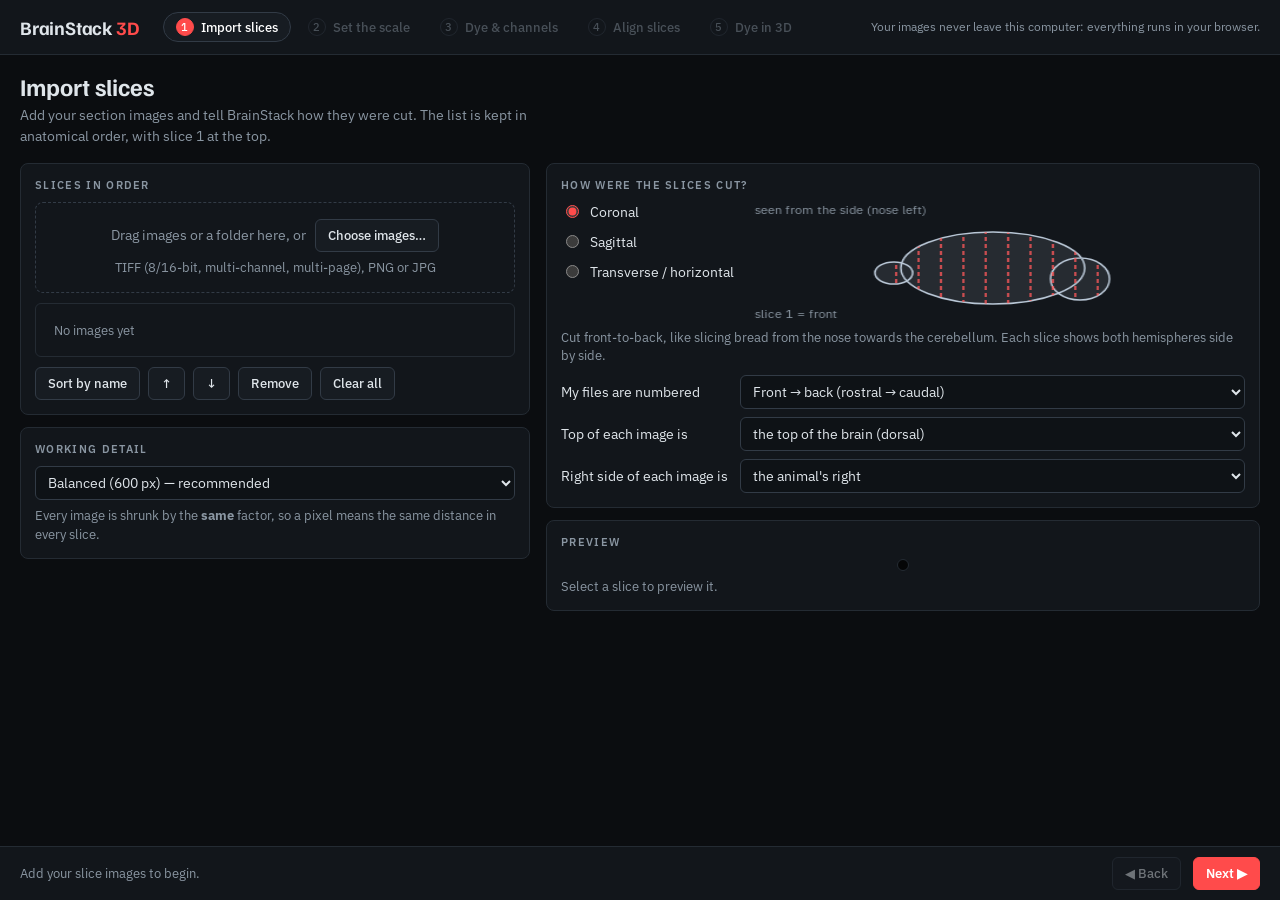
==== docs/index.html @ c331935b "browser support enabled" ====
<!doctype html>
<html lang="en">
<head>
<meta charset="utf-8">
<meta name="viewport" content="width=device-width, initial-scale=1, viewport-fit=cover">
<title>BrainStack 3D</title>
<meta name="description" content="Reconstruct serial fluorescence brain sections in 3D and map where red dextran dye sits. Runs entirely in your browser.">
<link rel="preconnect" href="https://fonts.googleapis.com">
<link rel="stylesheet" href="https://fonts.googleapis.com/css2?family=Familjen+Grotesk:wght@600;700&family=IBM+Plex+Sans:wght@400;500;600&family=IBM+Plex+Mono:wght@400;500&display=swap">
<link rel="stylesheet" href="css/app.css">
</head>
<body>
<header>
  <div class="head gutter">
    <div class="brand">BrainStack <span>3D</span></div>
    <ol class="steps" id="steps">
      <li><button type="button" data-step="0"><span class="n">1</span>Import slices</button></li>
      <li><button type="button" data-step="1"><span class="n">2</span>Set the scale</button></li>
      <li><button type="button" data-step="2"><span class="n">3</span>Dye &amp; channels</button></li>
      <li><button type="button" data-step="3"><span class="n">4</span>Align slices</button></li>
      <li><button type="button" data-step="4"><span class="n">5</span>Dye in 3D</button></li>
    </ol>
    <div class="privacy">Your images never leave this computer: everything runs in your browser.</div>
  </div>
</header>

<main class="gutter">
  <!-- ======================================================= 1 IMPORT -->
  <section class="step" id="step-0">
    <h1>Import slices</h1>
    <p class="lede">Add your section images and tell BrainStack how they were cut. The list is kept in anatomical order, with slice 1 at the top.</p>
    <div class="grid2">
      <div>
        <div class="card">
          <h2>Slices in order</h2>
          <div class="drop" id="drop">Drag images or a folder here, or
            <label class="btn" for="file-input" style="margin-left:6px">Choose images…</label>
            <input type="file" id="file-input" multiple accept=".tif,.tiff,.png,.jpg,.jpeg,.bmp" hidden>
            <div class="hint">TIFF (8/16-bit, multi-channel, multi-page), PNG or JPG</div>
          </div>
          <ul class="files" id="files"><li class="empty">No images yet</li></ul>
          <div class="row" style="margin-top:10px">
            <button class="btn" type="button" id="f-sort">Sort by name</button>
            <button class="btn" type="button" id="f-up" aria-label="Move selected slice up">↑</button>
            <button class="btn" type="button" id="f-down" aria-label="Move selected slice down">↓</button>
            <button class="btn" type="button" id="f-remove">Remove</button>
            <button class="btn" type="button" id="f-clear">Clear all</button>
          </div>
        </div>
        <div class="card">
          <h2>Working detail</h2>
          <select id="res">
            <option value="400">Fast (400 px)</option>
            <option value="600" selected>Balanced (600 px) — recommended</option>
            <option value="900">Detailed (900 px, slower)</option>
          </select>
          <p class="hint">Every image is shrunk by the <b>same</b> factor, so a pixel means the same distance in every slice.</p>
        </div>
      </div>
      <div>
        <div class="card">
          <h2>How were the slices cut?</h2>
          <div class="row" style="align-items:flex-start;gap:16px">
            <div class="stack" style="min-width:170px">
              <label class="radio"><input type="radio" name="plane" value="coronal" checked> Coronal</label>
              <label class="radio"><input type="radio" name="plane" value="sagittal"> Sagittal</label>
              <label class="radio"><input type="radio" name="plane" value="transverse"> Transverse / horizontal</label>
            </div>
            <canvas class="plane-pic" id="plane-pic" style="flex:1;min-width:200px"></canvas>
          </div>
          <p class="hint" id="plane-desc"></p>
          <div class="form" style="margin-top:10px">
            <label for="order">My files are numbered</label><select id="order"></select>
            <label for="top-is" id="top-is-l">Top of each image is</label>
            <select id="top-is"><option value="1">the top of the brain (dorsal)</option><option value="0">the bottom of the brain (ventral)</option></select>
            <label for="nose" id="nose-l">In the images the nose points</label>
            <select id="nose"><option value="left">left</option><option value="right">right</option></select>
            <label for="front" id="front-l">In the images the nose points</label>
            <select id="front"><option value="up">up</option><option value="down">down</option></select>
            <label for="right-is" id="right-is-l">Right side of each image is</label>
            <select id="right-is"><option value="right">the animal's right</option><option value="left">the animal's left</option><option value="unknown">not sure</option></select>
          </div>
        </div>
        <div class="card">
          <h2>Preview</h2>
          <canvas class="preview" id="import-preview" width="10" height="10"></canvas>
          <p class="hint" id="import-info">Select a slice to preview it.</p>
        </div>
      </div>
    </div>
  </section>

  <!-- ======================================================= 2 SCALE -->
  <section class="step" id="step-1">
    <h1>Set the scale</h1>
    <p class="lede">Each 3D pixel is (pixel size) × (pixel size) × (slice spacing). Get the pixel size from your microscope if you can; the other two methods are estimates or need a scale bar.</p>
    <div class="grid2">
      <div>
        <div class="card">
          <h2>Distance between slices</h2>
          <div class="form"><label for="z-um">Slice spacing (µm)</label><input type="number" id="z-um" value="200" min="0.1" step="any"></div>
          <p class="hint">Centre-to-centre distance between consecutive images. Cut 50 µm sections and imaged every 4th? Enter 200.</p>
        </div>
        <div class="card stack">
          <h2>Pixel size</h2>
          <label class="radio"><input type="radio" name="cal" value="micro"> <span>I know the microscope's µm per pixel <span class="hint">(most accurate)</span></span></label>
          <div class="form" id="cal-micro" style="padding-left:24px">
            <label for="um-px">µm per pixel (original images)</label><input type="number" id="um-px" value="1" min="0.0001" step="any">
          </div>
          <label class="radio"><input type="radio" name="cal" value="tissue" checked> <span>Estimate from the real size of the tissue</span></label>
          <div class="form" id="cal-tissue" style="padding-left:24px">
            <label for="real-um">Real tissue size (µm)</label><input type="number" id="real-um" value="6000" min="1" step="any">
            <label for="dim">This is the</label>
            <select id="dim"><option value="height">shortest dimension (height)</option><option value="width">longest dimension (length)</option></select>
          </div>
          <label class="radio"><input type="radio" name="cal" value="bar"> <span>Measure a scale bar in an image</span></label>
          <div class="form" id="cal-bar" style="padding-left:24px">
            <label for="bar-um">Scale bar length (µm)</label><input type="number" id="bar-um" value="1000" min="0.01" step="any">
            <label for="bar-slice">Image</label><select id="bar-slice"></select>
          </div>
        </div>
        <div class="card"><h2>Result</h2><div class="result" id="cal-result"></div></div>
      </div>
      <div class="card">
        <h2>Image</h2>
        <canvas class="preview" id="cal-preview" width="10" height="10"></canvas>
        <p class="hint" id="cal-caption"></p>
      </div>
    </div>
  </section>

  <!-- ======================================================= 3 DYE & CHANNELS -->
  <section class="step" id="step-2">
    <h1>Dye &amp; channels</h1>
    <p class="lede">Choose the channel with the red dextran. Any other channel (e.g. DAPI) is used as the brain. If the dye is the only channel, the brain outline comes from the tissue's own faint glow.</p>
    <div class="grid2">
      <div>
        <div class="card">
          <h2>Red dextran</h2>
          <div class="form"><label for="dye-ch">The dye is in</label><select id="dye-ch"></select></div>
          <div id="chan-note" class="hint"></div>
        </div>
        <div class="card">
          <h2>Channels</h2>
          <div id="chan-list" class="stack"></div>
        </div>
        <div class="card">
          <h2>Tissue outline</h2>
          <div class="form">
            <label for="sens">Sensitivity</label><input type="range" id="sens" min="40" max="250" value="100">
          </div>
          <p class="hint">The yellow line should hug the tissue. Slide right if tissue is missed, left if background is included.</p>
        </div>
      </div>
      <div class="card">
        <h2>Preview</h2>
        <canvas class="preview" id="prep-preview" width="10" height="10"></canvas>
        <div class="row" style="margin-top:8px"><span id="prep-label" class="legend" style="min-width:90px">Slice 1</span><input type="range" id="prep-slice" min="0" max="0" value="0" style="flex:1"></div>
      </div>
    </div>
  </section>

  <!-- ======================================================= 4 ALIGN -->
  <section class="step" id="step-3">
    <h1>Align slices</h1>
    <p class="lede">Line every slice up with its neighbours. Then scrub through the overlay and fix any that look off.</p>
    <div class="grid2" style="grid-template-columns:minmax(0,7fr) minmax(0,5fr)">
      <div class="card">
        <h2>Overlay check</h2>
        <p class="legend"><b class="key-m">Magenta</b> = neighbouring slice · <b class="key-g">green</b> = this slice · <b>white = they line up</b></p>
        <canvas class="preview" id="align-preview" width="10" height="10"></canvas>
        <div class="row" style="margin-top:8px">
          <span id="align-label" class="legend" style="min-width:110px">Slice 1</span>
          <input type="range" id="align-slice" min="0" max="0" value="0" style="flex:1">
          <select id="align-cmp" style="width:auto"><option value="prev">vs previous</option><option value="next">vs next</option></select>
        </div>
      </div>
      <div>
        <div class="card stack">
          <h2>Automatic alignment</h2>
          <label class="radio"><input type="checkbox" id="opt-upright" checked> All slices are upright (top of the brain at the top)</label>
          <label class="radio"><input type="checkbox" id="opt-mirror" checked> Check for mirrored slices (mounted face-down; sagittal sections only)</label>
          <div class="row"><button class="btn primary" type="button" id="auto-align">Auto-align all slices</button>
            <button class="btn" type="button" id="no-align">Already aligned</button></div>
          <p class="hint" id="align-status">Not aligned yet.</p>
        </div>
        <div class="card">
          <h2>Which way does each slice face?</h2>
          <div class="thumbs" id="thumbs"></div>
          <p class="hint">All slices should face the same way. Click a slice to mirror it (red frame = mirrored), then press Auto-align again. The automatic check is a suggestion; it can miss slices whose outline looks similar both ways round.</p>
        </div>
        <div class="card stack">
          <h2>Fix this slice by hand</h2>
          <div class="form">
            <label for="m-x">Move right (px)</label><input type="number" id="m-x" step="1" value="0">
            <label for="m-y">Move down (px)</label><input type="number" id="m-y" step="1" value="0">
            <label for="m-a">Rotate clockwise (°)</label><input type="number" id="m-a" step="0.5" value="0">
            <label for="m-f">Mirror</label><input type="checkbox" id="m-f">
          </div>
          <div class="row"><button class="btn" type="button" id="realign-one">Re-align this slice</button><button class="btn" type="button" id="reset-one">Reset</button></div>
          <p class="hint">Tip: click a box and use ↑/↓ to nudge. For a mirrored slice, tick Mirror, then Re-align this slice.</p>
        </div>
        <div class="card">
          <h2>Straighten the whole stack</h2>
          <div class="row"><button class="btn" type="button" data-rot="-90">⟲ 90°</button><button class="btn" type="button" data-rot="-5">⟲ 5°</button>
            <button class="btn" type="button" data-rot="5">⟳ 5°</button><button class="btn" type="button" data-rot="90">⟳ 90°</button></div>
          <p class="hint" id="straight-hint"></p>
        </div>
      </div>
    </div>
  </section>

  <!-- ======================================================= 5 3D -->
  <section class="step" id="step-4">
    <div class="grid-view">
      <div>
        <div class="stage" id="stage">
          <canvas class="gl" id="gl" aria-label="Rotatable 3D model of the brain with the dye inside"></canvas>
          <div class="hud" id="hud"></div>
          <div class="cams">
            <button class="btn" type="button" data-cam="3d">3D angle</button>
            <button class="btn" type="button" data-cam="side">Side</button>
            <button class="btn" type="button" data-cam="top">Top</button>
            <button class="btn" type="button" data-cam="front">Front</button>
            <button class="btn" type="button" id="spin" aria-pressed="false">Auto-rotate</button>
          </div>
          <canvas class="compass" id="compass" width="180" height="180" aria-hidden="true"></canvas>
        </div>
        <p class="hint">Drag to rotate · scroll to zoom · right-drag to pan. Red = dye, grey = brain outline, yellow dot = centre of the dye.</p>
      </div>
      <div>
        <div class="card">
          <h2>Where is the dye?</h2>
          <div id="report"></div>
        </div>
        <div class="card stack">
          <h2>Dye detection</h2>
          <label class="radio"><input type="radio" name="dmode" value="auto" checked> All detectable dye (automatic, per slice)</label>
          <label class="radio"><input type="radio" name="dmode" value="core"> Dense core only (≥ half the brightest)</label>
          <label class="radio"><input type="radio" name="dmode" value="manual"> Set the level myself</label>
          <div class="row"><input type="range" id="dlevel" min="3" max="250" value="60" style="flex:1"><span id="dlevel-v" class="legend" style="min-width:28px">60</span></div>
        </div>
        <div class="card stack">
          <h2>Display</h2>
          <div class="form">
            <label for="brain-op">Brain opacity</label><input type="range" id="brain-op" min="0" max="80" value="18">
            <label for="dye-op">Dye opacity</label><input type="range" id="dye-op" min="10" max="100" value="95">
          </div>
        </div>
        <div class="card">
          <h2>Download</h2>
          <div class="row">
            <button class="btn" type="button" id="dl-csv">Dye report (CSV)</button>
            <button class="btn" type="button" id="dl-png">Picture (PNG)</button>
            <button class="btn" type="button" id="dl-dye">Dye shape (STL)</button>
            <button class="btn" type="button" id="dl-brain">Brain surface (STL)</button>
          </div>
        </div>
      </div>
    </div>
  </section>
</main>

<footer>
  <div class="foot gutter">
    <div class="status" id="status" role="status">Add your slice images to begin.</div>
    <progress id="progress" max="100" value="0" hidden></progress>
    <button class="btn" type="button" id="back">◀ Back</button>
    <button class="btn primary" type="button" id="next">Next ▶</button>
  </div>
</footer>

<dialog id="dlg">
  <h3 id="dlg-title"></h3>
  <p id="dlg-body" style="white-space:pre-line"></p>
  <div class="row" style="justify-content:flex-end">
    <button class="btn" type="button" id="dlg-no">Keep them</button>
    <button class="btn primary" type="button" id="dlg-yes">Leave them out</button>
  </div>
</dialog>

<script src="vendor/pako_inflate.min.js"></script>
<script src="vendor/UTIF.js"></script>
<script src="vendor/three.min.js"></script>
<script src="vendor/OrbitControls.js"></script>
<script type="module" src="js/app.js"></script>
</body>
</html>
---- docs/css/app.css ----
/* BrainStack 3D web. A dark imaging bench: the work area stays dark like a microscope
   room, red is reserved for the dye, yellow for markers and measurements. */
:root {
  color-scheme: dark;
  --bg: #0b0d10;
  --panel: #12161b;
  --panel-2: #171c22;
  --line: #242b33;
  --line-2: #323b46;
  --fg: #dfe5ea;
  --muted: #8a96a2;
  --dye: #ff4b4b;
  --accent: #5fb4ff;
  --mark: #ffd23f;
  --ok: #57d68d;
  --warn: #f0b35a;
  --display: "Familjen Grotesk", "Helvetica Neue", Arial, sans-serif;
  --body: "IBM Plex Sans", "Segoe UI", Roboto, sans-serif;
  --mono: "IBM Plex Mono", ui-monospace, Menlo, Consolas, monospace;
}
* { box-sizing: border-box; }
[hidden] { display: none !important; }
html, body { margin: 0; }
body {
  background: var(--bg); color: var(--fg); font: 14px/1.5 var(--body); min-height: 100vh;
  display: flex; flex-direction: column;
}
.gutter { padding-left: max(20px, env(safe-area-inset-left, 0px)); padding-right: max(20px, env(safe-area-inset-right, 0px)); }

/* header + stepper */
header { border-bottom: 1px solid var(--line); background: var(--panel); }
.head { display: flex; align-items: center; gap: 24px; flex-wrap: wrap; padding-block: 12px; }
.brand { font: 700 19px var(--display); letter-spacing: -.01em; white-space: nowrap; }
.brand span { color: var(--dye); }
.steps { display: flex; gap: 4px; flex-wrap: wrap; list-style: none; margin: 0; padding: 0; }
.steps button {
  font: 500 13px var(--body); color: var(--muted); background: none; border: 1px solid transparent;
  border-radius: 999px; padding: 5px 12px; cursor: pointer; display: flex; gap: 7px; align-items: center;
}
.steps button .n { font: 500 11px var(--mono); width: 18px; height: 18px; border-radius: 50%; display: grid; place-items: center; border: 1px solid var(--line-2); }
.steps button[aria-current="step"] { color: #fff; border-color: var(--line-2); background: var(--panel-2); }
.steps button[aria-current="step"] .n { background: var(--dye); border-color: var(--dye); color: #fff; }
.steps button.done .n { border-color: var(--ok); color: var(--ok); }
.steps button:disabled { opacity: .45; cursor: default; }
.privacy { margin-left: auto; font-size: 12px; color: var(--muted); }

main { flex: 1; padding-block: 18px; min-height: 0; }
.step { display: none; }
.step.active { display: block; }
.step h1 { font: 700 24px/1.15 var(--display); margin: 0 0 4px; text-wrap: balance; }
.step .lede { color: var(--muted); margin: 0 0 16px; max-width: 70ch; }
.grid2 { display: grid; grid-template-columns: minmax(0, 5fr) minmax(0, 7fr); gap: 16px; align-items: start; }
.grid-view { display: grid; grid-template-columns: minmax(0, 1fr) 360px; gap: 16px; align-items: start; }
.card { background: var(--panel); border: 1px solid var(--line); border-radius: 8px; padding: 14px; min-width: 0; }
.card + .card { margin-top: 12px; }
.card h2 { font: 600 11px var(--body); text-transform: uppercase; letter-spacing: .12em; color: var(--muted); margin: 0 0 10px; }
.hint { color: var(--muted); font-size: 12.5px; margin: 6px 0 0; }
.row { display: flex; gap: 8px; flex-wrap: wrap; align-items: center; }
.stack { display: flex; flex-direction: column; gap: 10px; }
.form { display: grid; grid-template-columns: auto minmax(0, 1fr); gap: 8px 12px; align-items: center; }
label { font-size: 13.5px; }

button.btn, .btn {
  font: 500 13px var(--body); color: var(--fg); background: var(--panel-2); border: 1px solid var(--line-2);
  border-radius: 6px; padding: 7px 12px; cursor: pointer; text-decoration: none; display: inline-flex; gap: 6px; align-items: center;
}
.btn:hover { border-color: #46525f; }
.btn.primary { background: var(--dye); border-color: var(--dye); color: #fff; font-weight: 600; }
.btn.primary:hover { filter: brightness(1.08); }
.btn:disabled { opacity: .45; cursor: default; }
.btn[aria-pressed="true"] { border-color: var(--dye); color: #fff; }
button:focus-visible, input:focus-visible, select:focus-visible { outline: 2px solid var(--mark); outline-offset: 2px; }
input[type=number], input[type=text], select {
  font: 13.5px var(--body); color: var(--fg); background: #0e1216; border: 1px solid var(--line-2);
  border-radius: 6px; padding: 6px 8px; min-width: 0; width: 100%;
}
input[type=range] { width: 100%; accent-color: var(--dye); }
input[type=color] { width: 34px; height: 26px; padding: 0; border: 1px solid var(--line-2); border-radius: 4px; background: none; }
input[type=checkbox], input[type=radio] { accent-color: var(--dye); }
.radio { display: flex; gap: 8px; align-items: flex-start; }
.radio input { margin-top: 3px; }

/* file list */
.drop { border: 1.5px dashed var(--line-2); border-radius: 8px; padding: 16px; text-align: center; color: var(--muted); }
.drop.over { border-color: var(--dye); color: var(--fg); }
.files { list-style: none; margin: 10px 0 0; padding: 0; max-height: 44vh; overflow: auto; border: 1px solid var(--line); border-radius: 6px; }
.files li { display: flex; gap: 8px; align-items: center; padding: 5px 8px; border-bottom: 1px solid var(--line); font: 12.5px var(--mono); cursor: pointer; }
.files li:last-child { border-bottom: 0; }
.files li.sel { background: #1b2229; }
.files li .num { color: var(--muted); width: 26px; text-align: right; }
.files li .name { flex: 1; min-width: 0; overflow: hidden; text-overflow: ellipsis; white-space: nowrap; }
.files li .end { color: var(--dye); font-family: var(--body); font-size: 11.5px; white-space: nowrap; }
.files .empty { padding: 18px; color: var(--muted); font-family: var(--body); text-align: center; cursor: default; }

/* image previews */
.preview { background: #050607; border: 1px solid var(--line); border-radius: 6px; display: block; width: auto; height: auto; max-width: 100%; max-height: 62vh; margin: 0 auto; }
.preview.click { cursor: crosshair; }
.legend { font-size: 12px; color: var(--muted); }
.legend b { font-weight: 600; }
.key-m { color: #ff5cff; } .key-g { color: #5cff7a; }
.plane-pic { width: 100%; height: 120px; display: block; }
.big { font: 500 28px var(--mono); color: var(--dye); font-variant-numeric: tabular-nums; }
.result { font-size: 14px; }
.result b { font-family: var(--mono); font-weight: 500; }

.thumbs { display: grid; grid-template-columns: repeat(auto-fill, minmax(84px, 1fr)); gap: 6px; }
.thumbs button { padding: 0; border: 2px solid var(--line-2); border-radius: 4px; background: #050607; cursor: pointer; position: relative; }
.thumbs button canvas { display: block; width: 100%; height: auto; }
.thumbs button span { position: absolute; left: 3px; top: 1px; font: 500 10px var(--mono); color: var(--muted); }
.thumbs button[aria-pressed="true"] { border-color: var(--dye); }
.thumbs button[aria-pressed="true"] span { color: var(--dye); }
.thumbs button.cur { outline: 2px solid var(--mark); outline-offset: 1px; }

/* 3D */
.stage { position: relative; height: min(72vh, 760px); min-height: 380px; border: 1px solid var(--line); border-radius: 8px; overflow: hidden;
  background: radial-gradient(ellipse at 50% 40%, #151a21 0%, var(--bg) 70%); }
.stage canvas.gl { display: block; width: 100%; height: 100%; cursor: grab; }
.stage .cams { position: absolute; left: 12px; bottom: 12px; display: flex; flex-wrap: wrap; gap: 6px; }
.stage .compass { position: absolute; right: 10px; bottom: 10px; width: 90px; height: 90px; pointer-events: none; }
.stage .hud { position: absolute; left: 12px; top: 10px; right: 12px; font: 11px var(--mono); color: var(--muted); letter-spacing: .04em; pointer-events: none; }
table.rep { width: 100%; border-collapse: collapse; font-variant-numeric: tabular-nums; }
table.rep td { padding: 5px 0; border-bottom: 1px dashed var(--line); vertical-align: baseline; }
table.rep td.v { font-family: var(--mono); text-align: right; white-space: nowrap; }
table.rep td.p { font-family: var(--mono); text-align: right; color: var(--muted); width: 58px; white-space: nowrap; }
.bar { height: 6px; background: var(--line); border-radius: 3px; position: relative; margin: 4px 0 2px; }
.bar i { position: absolute; top: -3px; width: 2px; height: 12px; background: var(--dye); }
.ends { display: flex; justify-content: space-between; font-size: 11px; color: var(--muted); }

/* footer */
footer { border-top: 1px solid var(--line); background: var(--panel); position: sticky; bottom: 0; }
.foot { display: flex; align-items: center; gap: 12px; padding-block: 10px; }
.status { flex: 1; min-width: 0; color: var(--muted); font-size: 13px; overflow: hidden; text-overflow: ellipsis; white-space: nowrap; }
progress { width: 200px; height: 8px; accent-color: var(--dye); }
.notice { border: 1px solid var(--warn); color: var(--fg); background: rgba(240,179,90,.08); border-radius: 6px; padding: 10px 12px; font-size: 13px; }
.notice.err { border-color: var(--dye); background: rgba(255,75,75,.08); }

dialog { background: var(--panel); color: var(--fg); border: 1px solid var(--line-2); border-radius: 10px; max-width: 520px; padding: 18px; }
dialog::backdrop { background: rgba(0,0,0,.6); }
dialog h3 { font: 700 18px var(--display); margin: 0 0 8px; }

@media (max-width: 900px) {
  .grid2, .grid-view { grid-template-columns: 1fr; }
  .privacy { margin-left: 0; }
  progress { width: 100px; }
}
@media (prefers-reduced-motion: reduce) { * { transition: none !important; } }
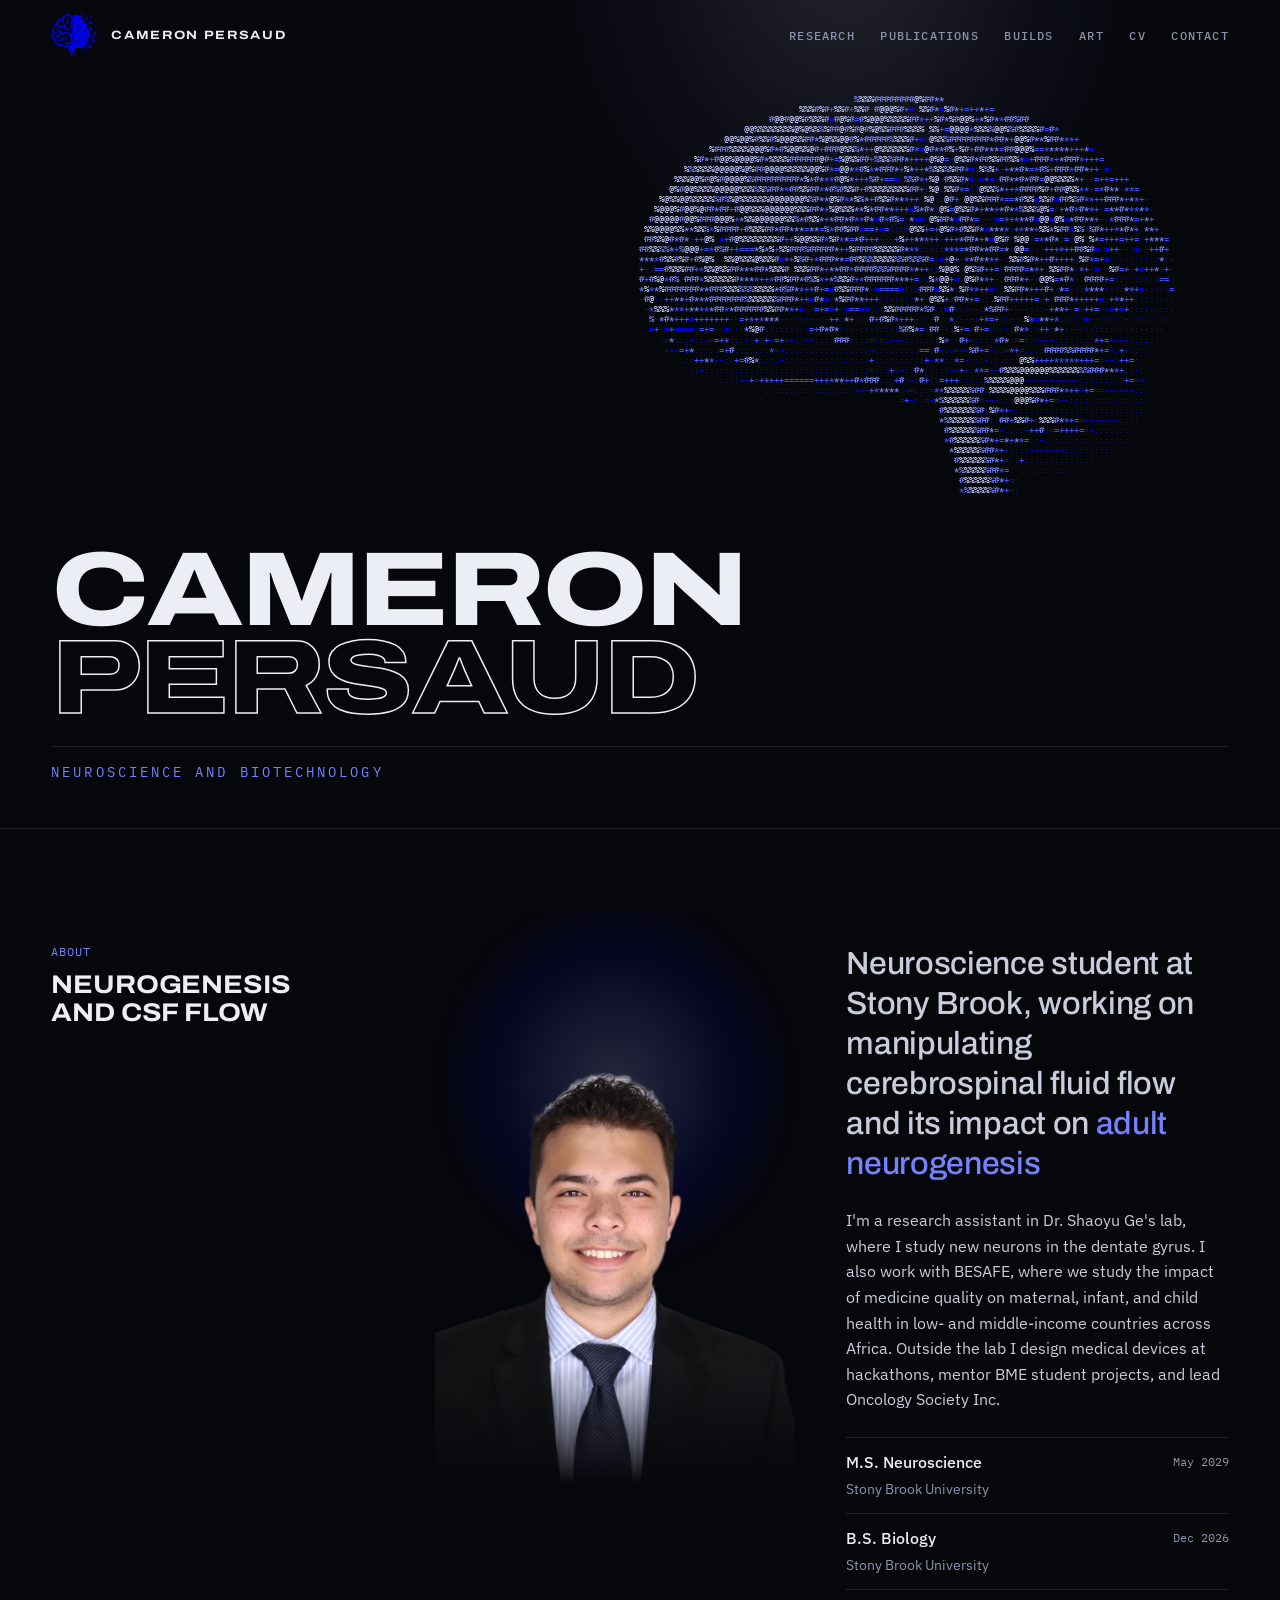
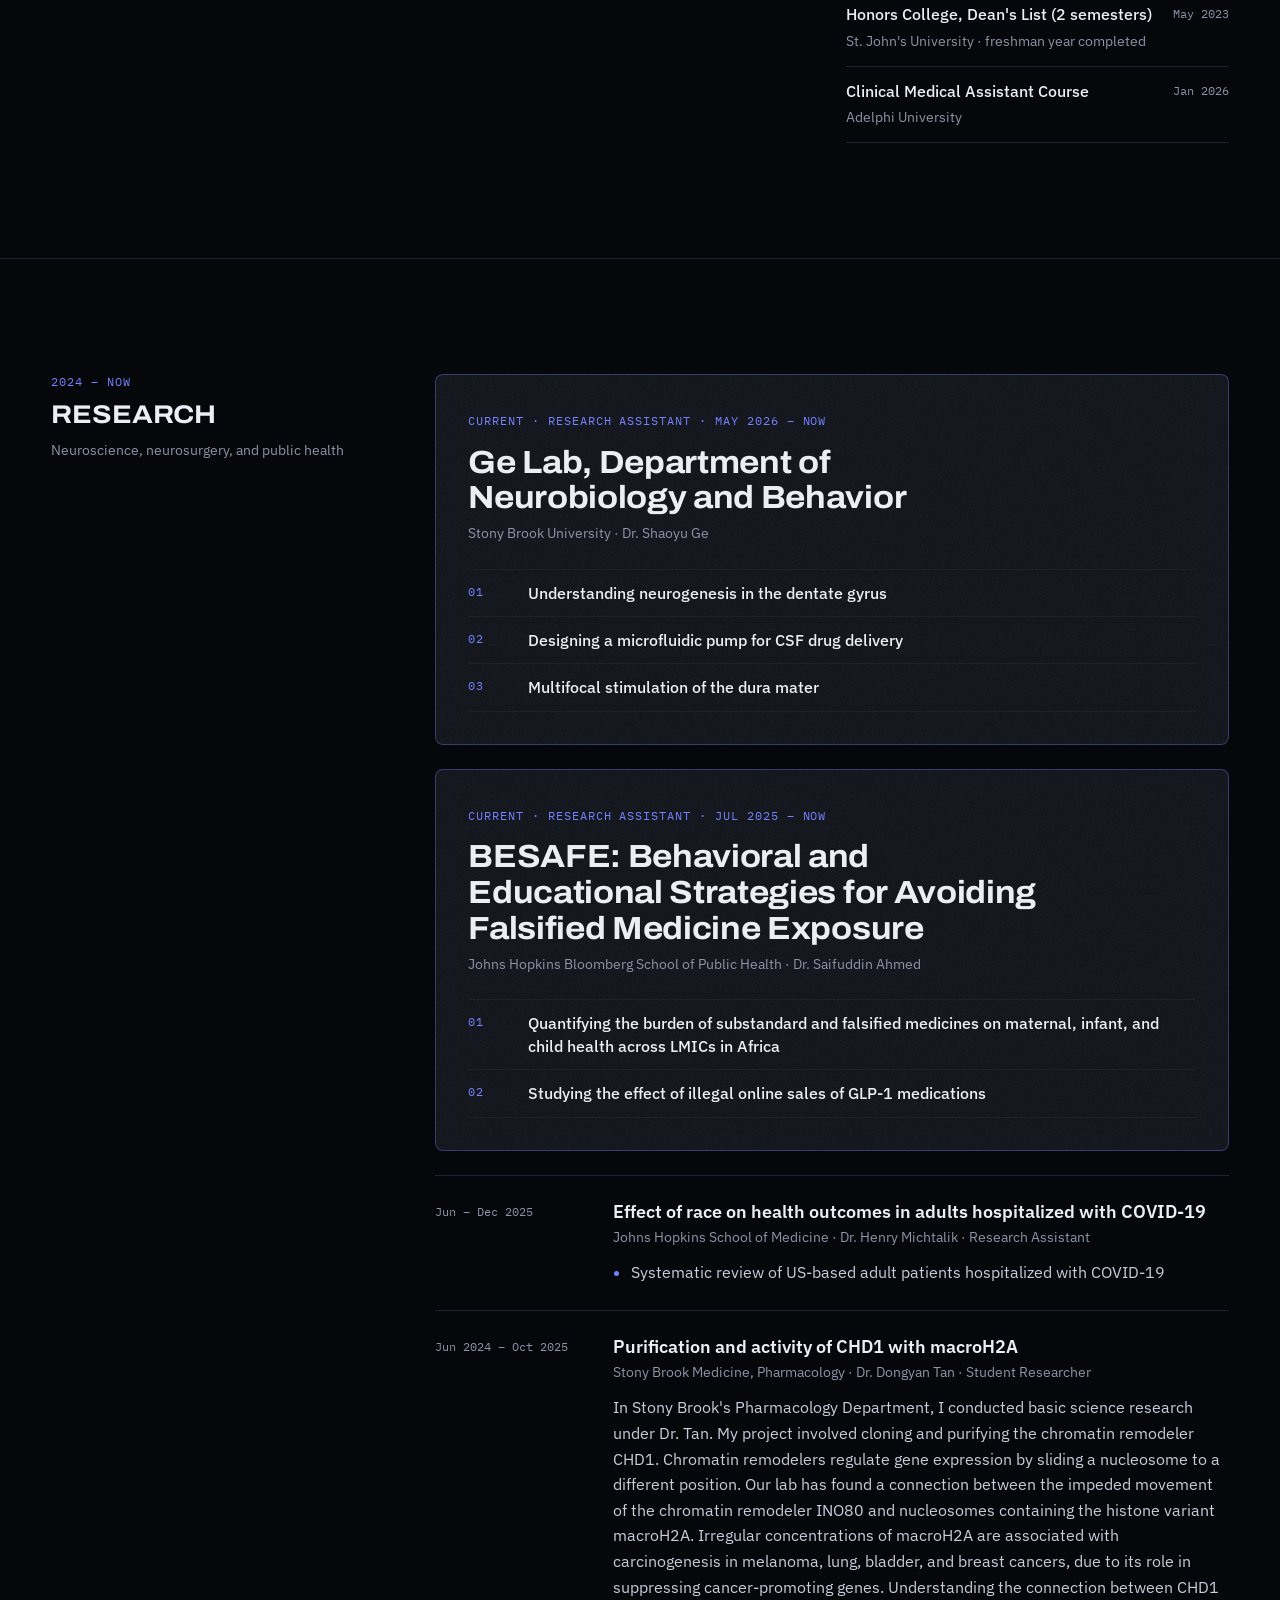
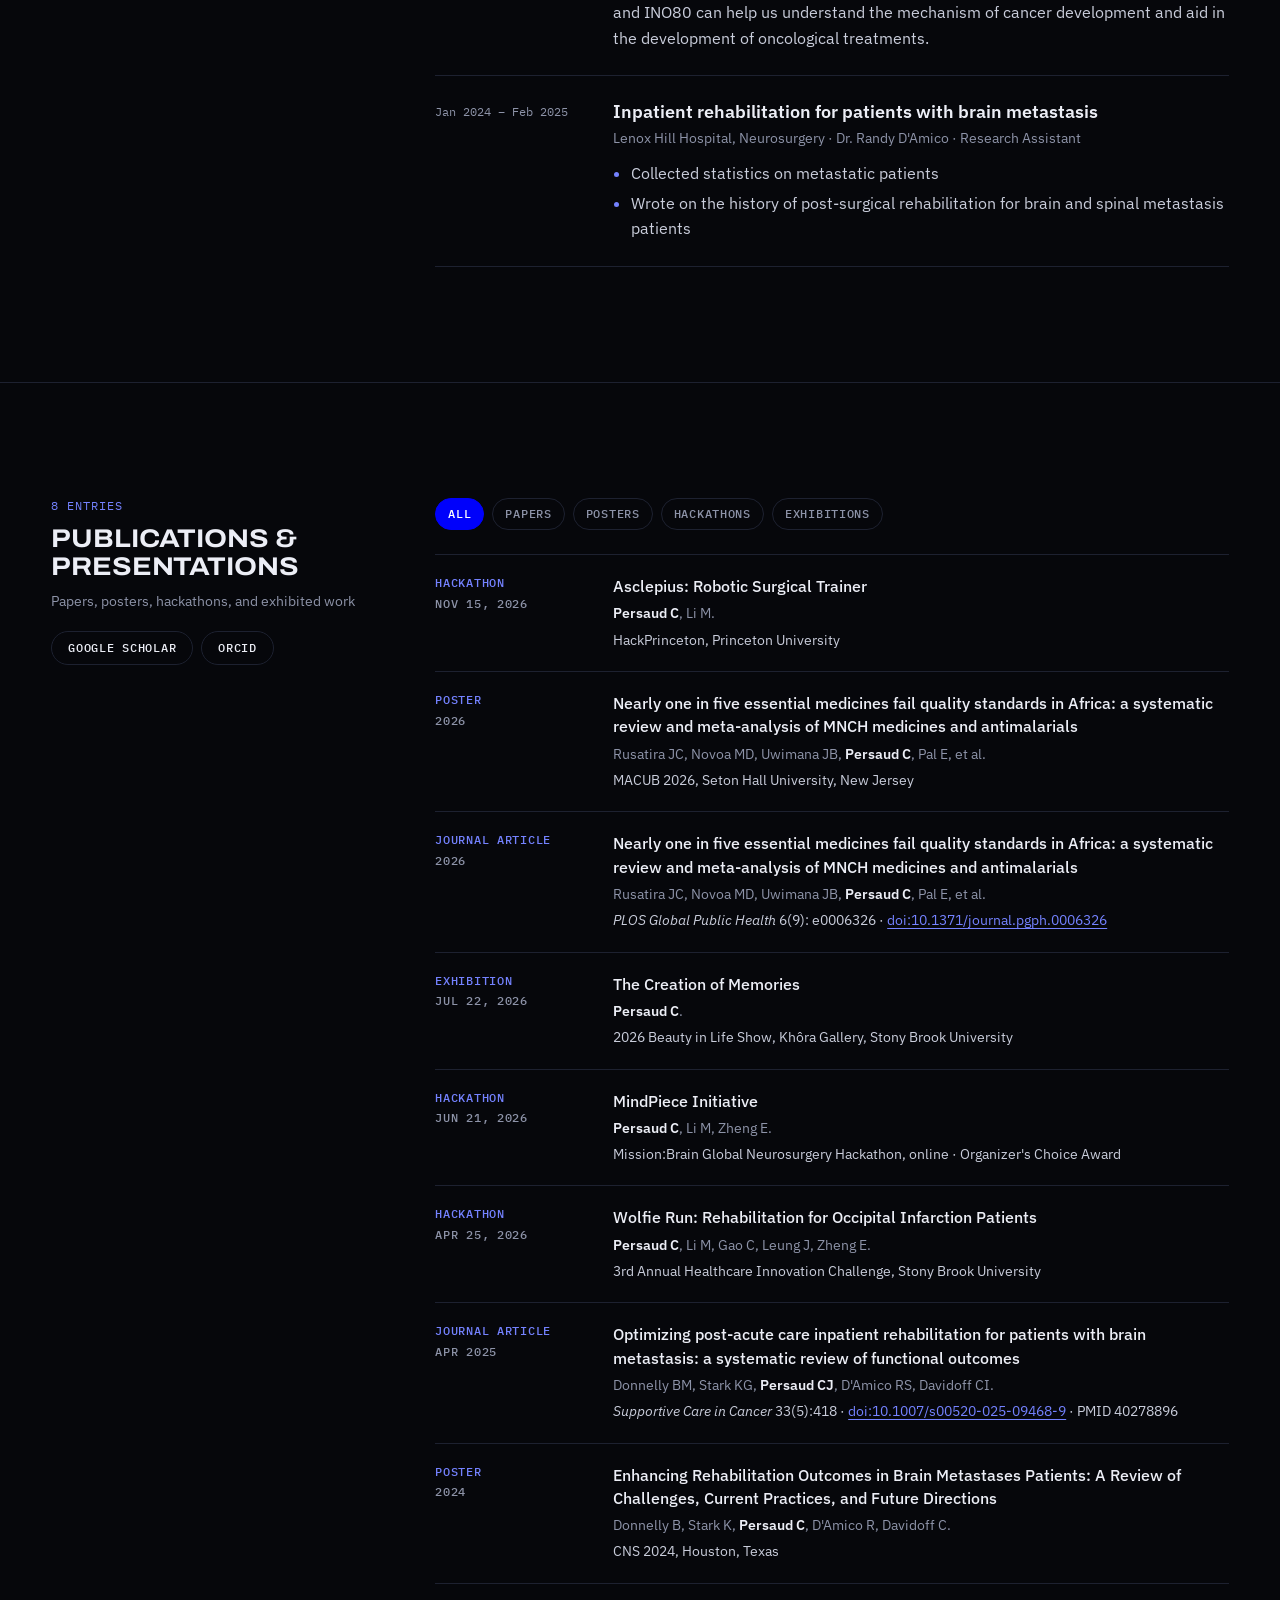
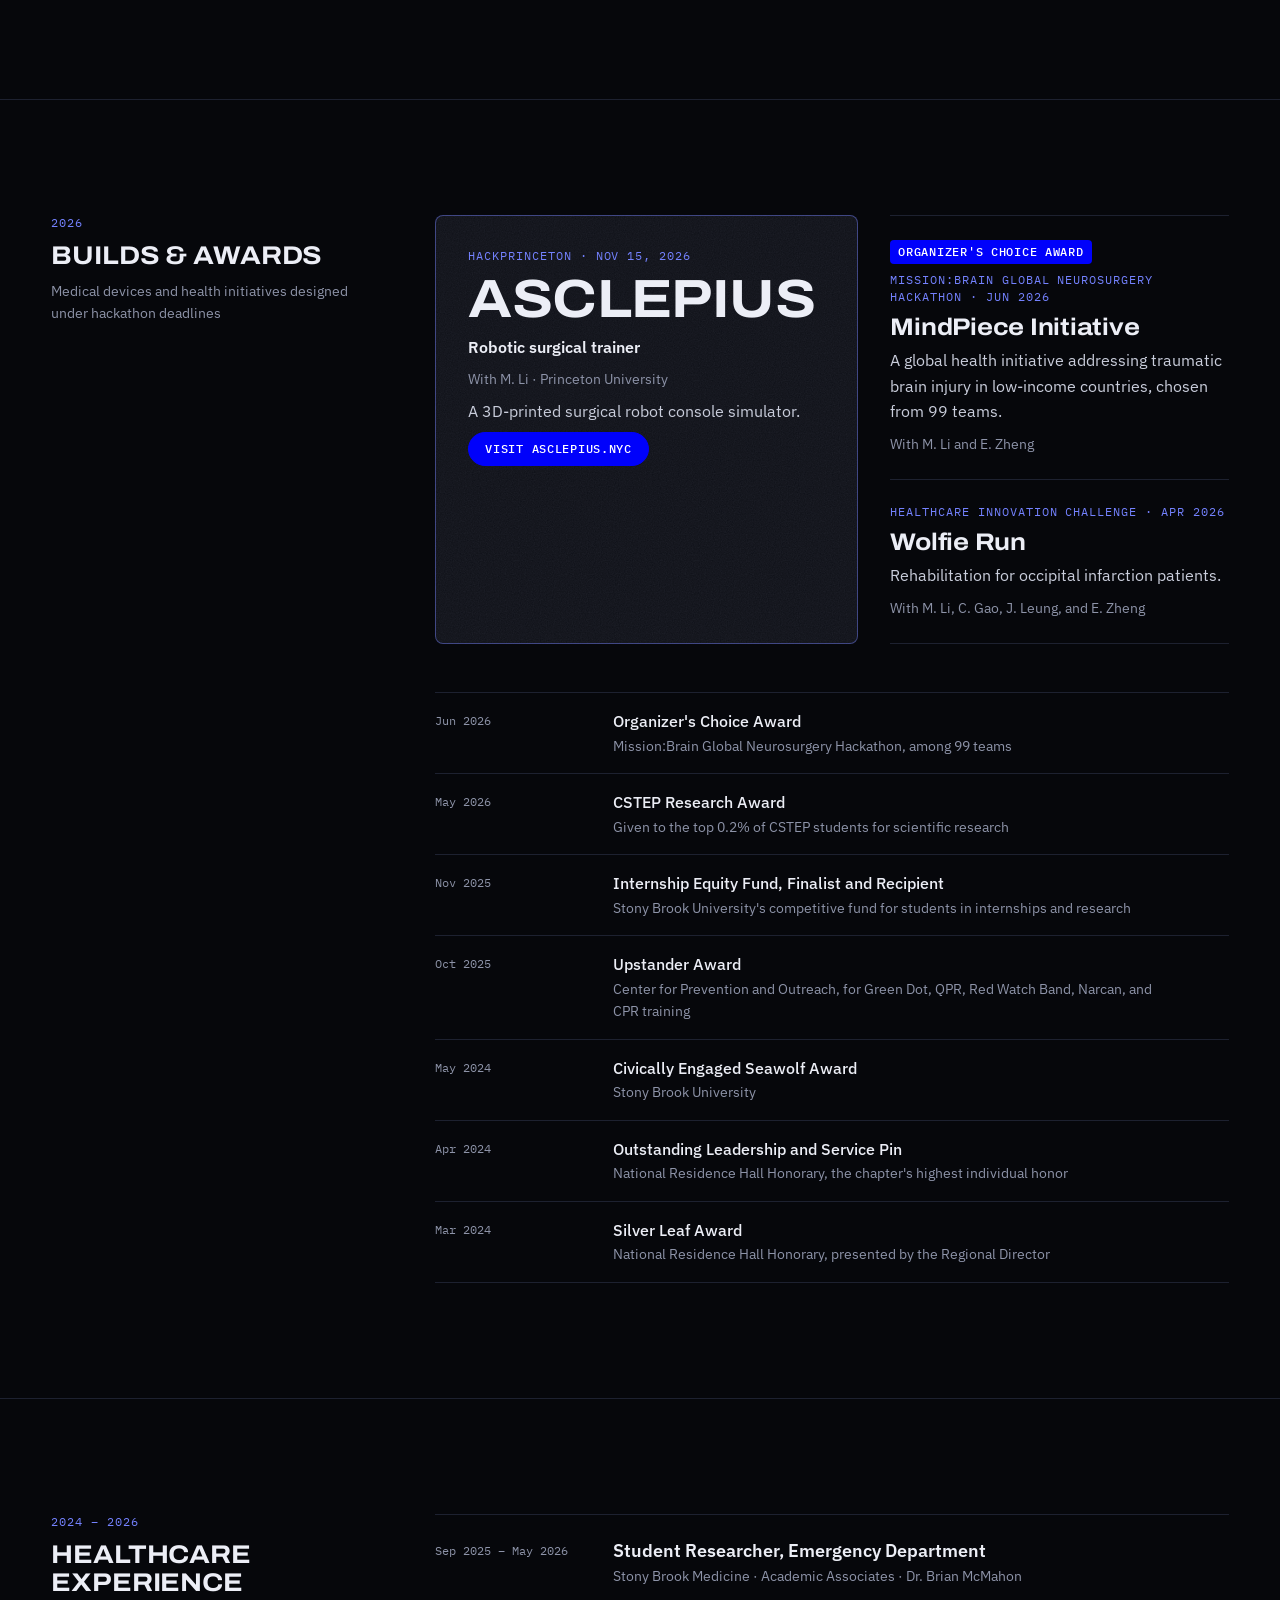
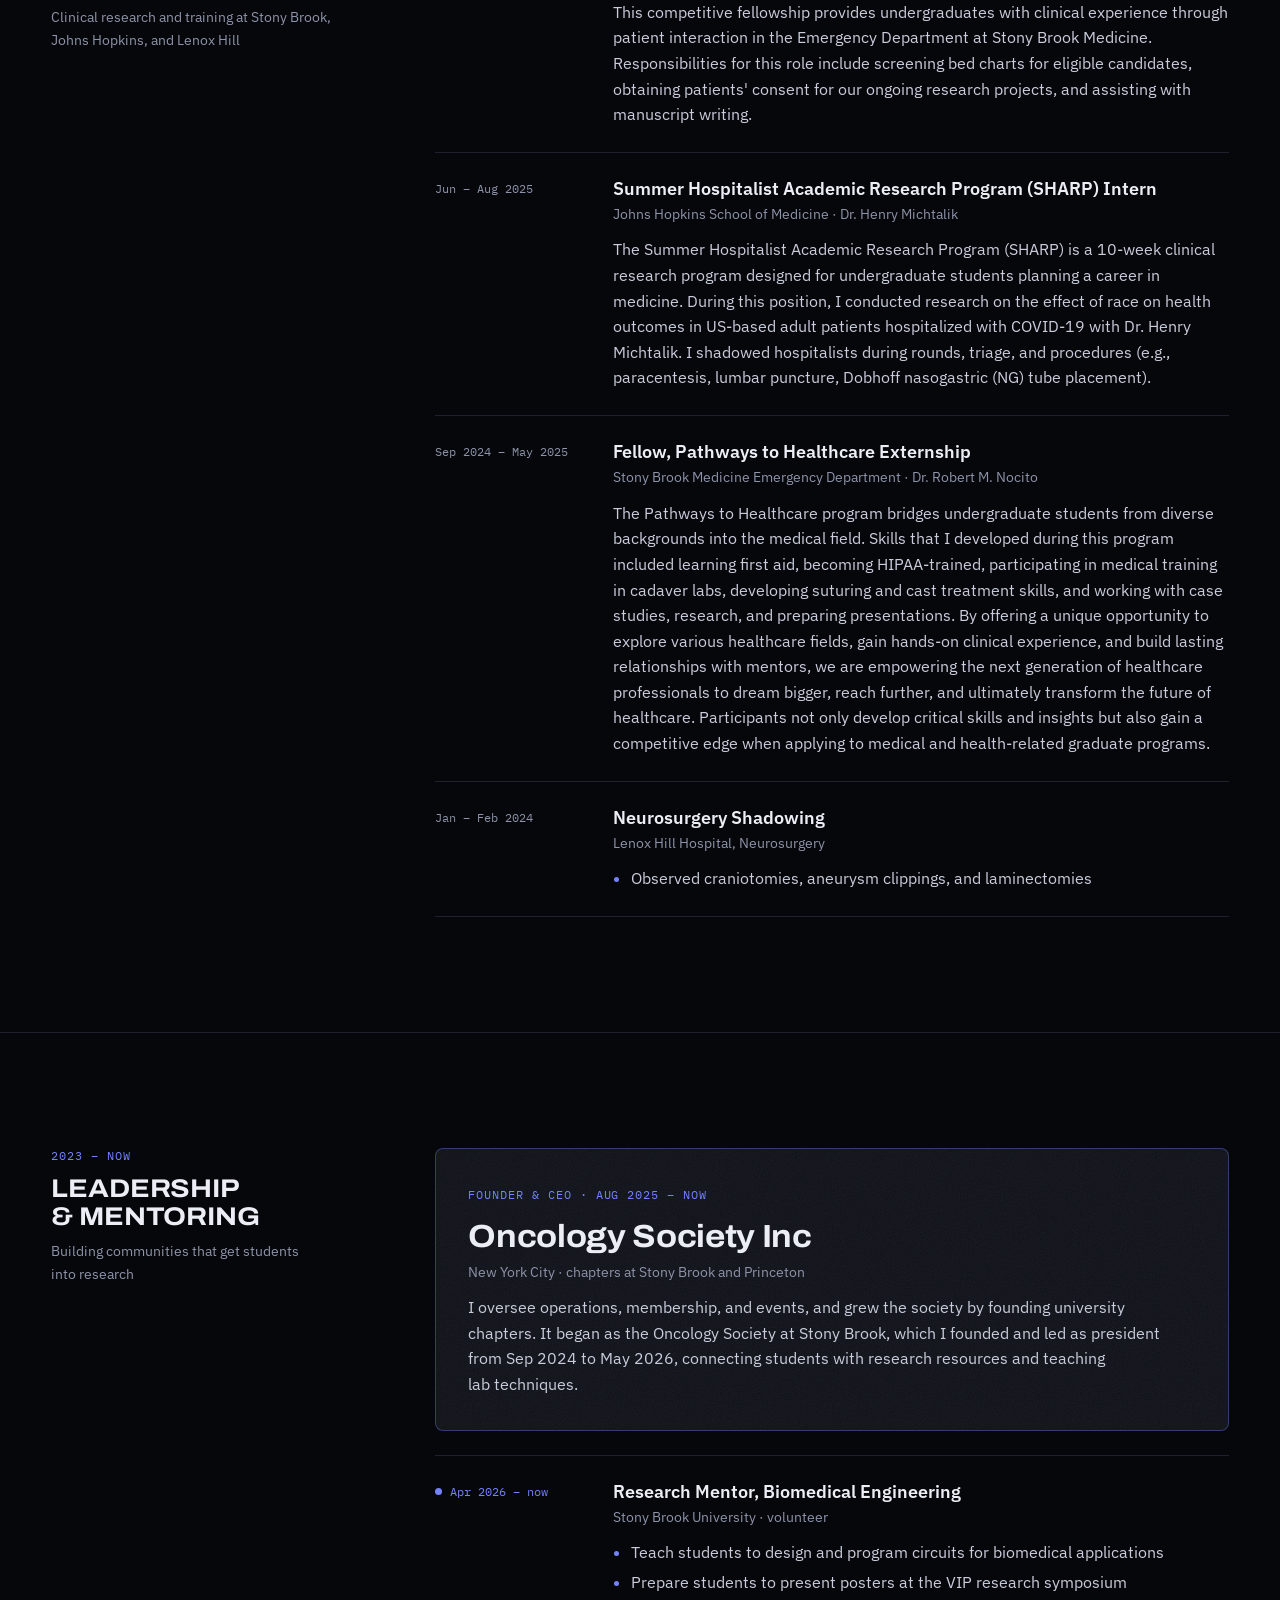
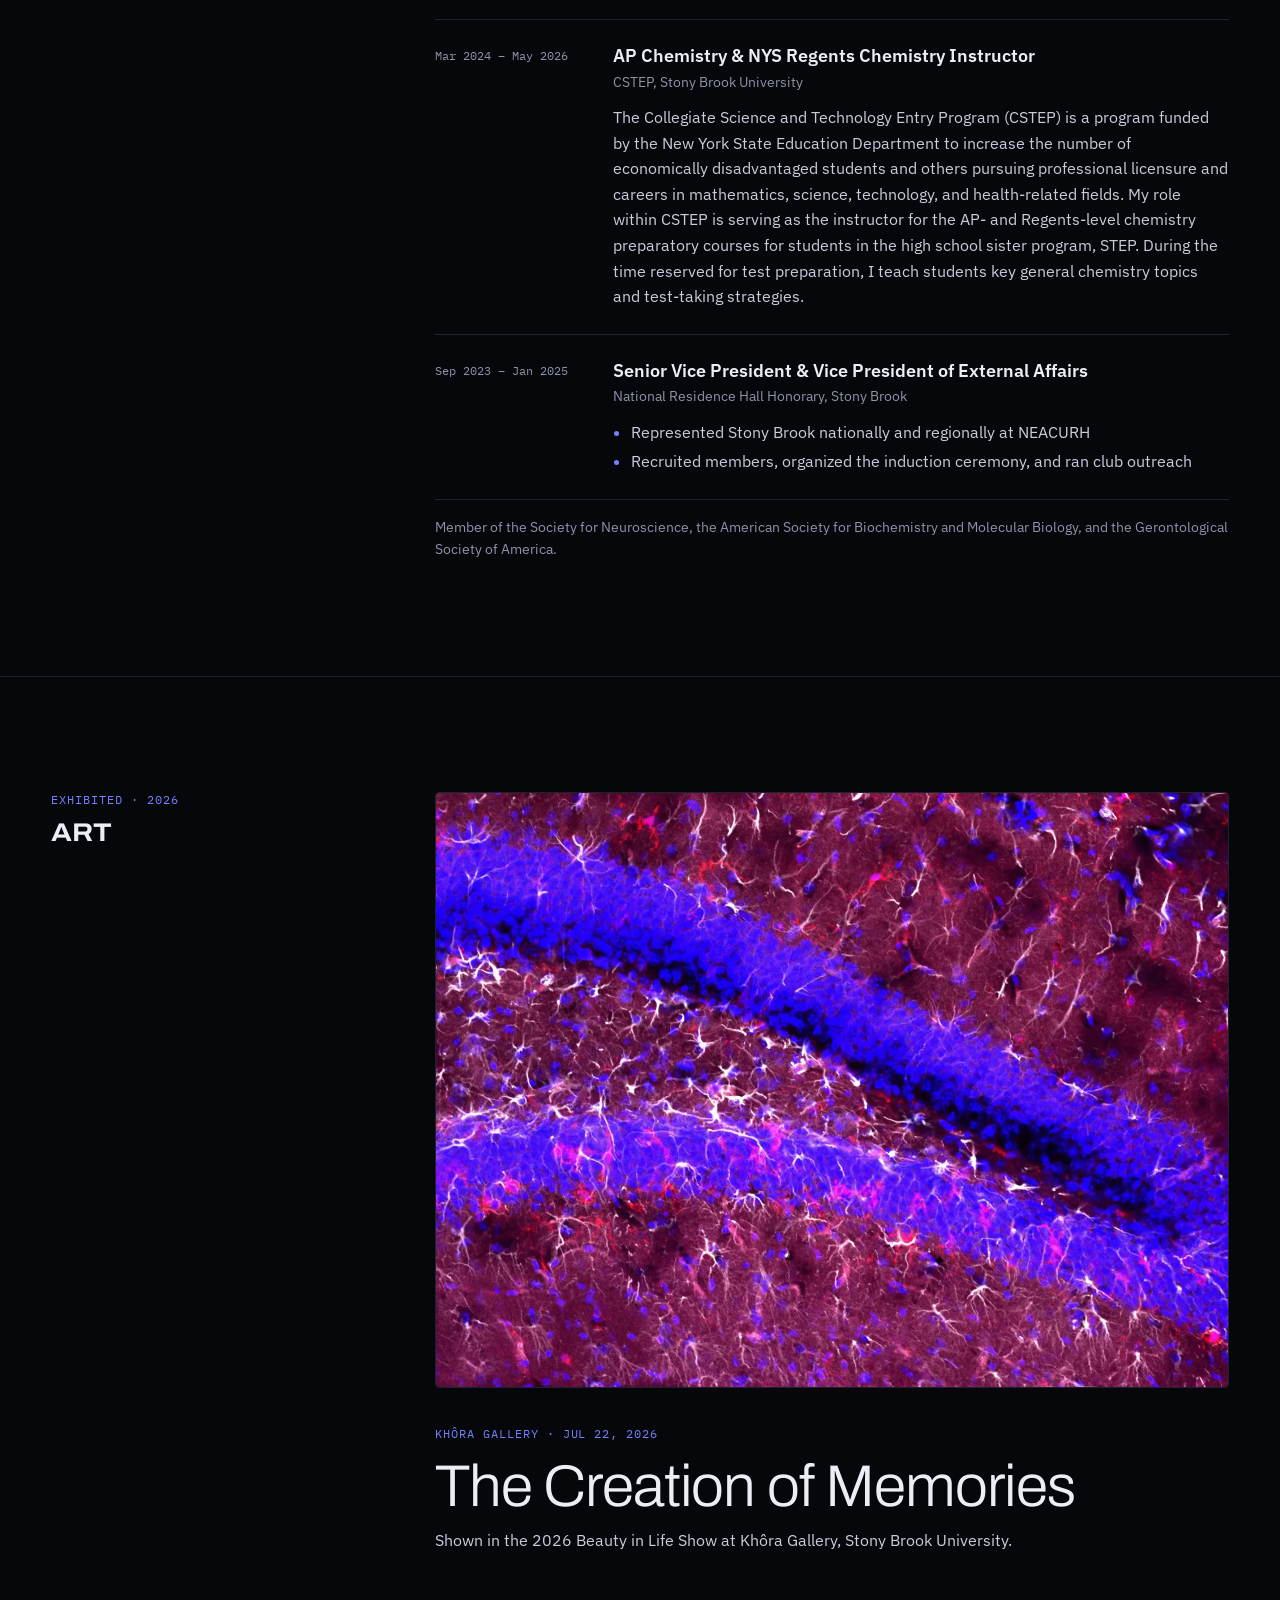
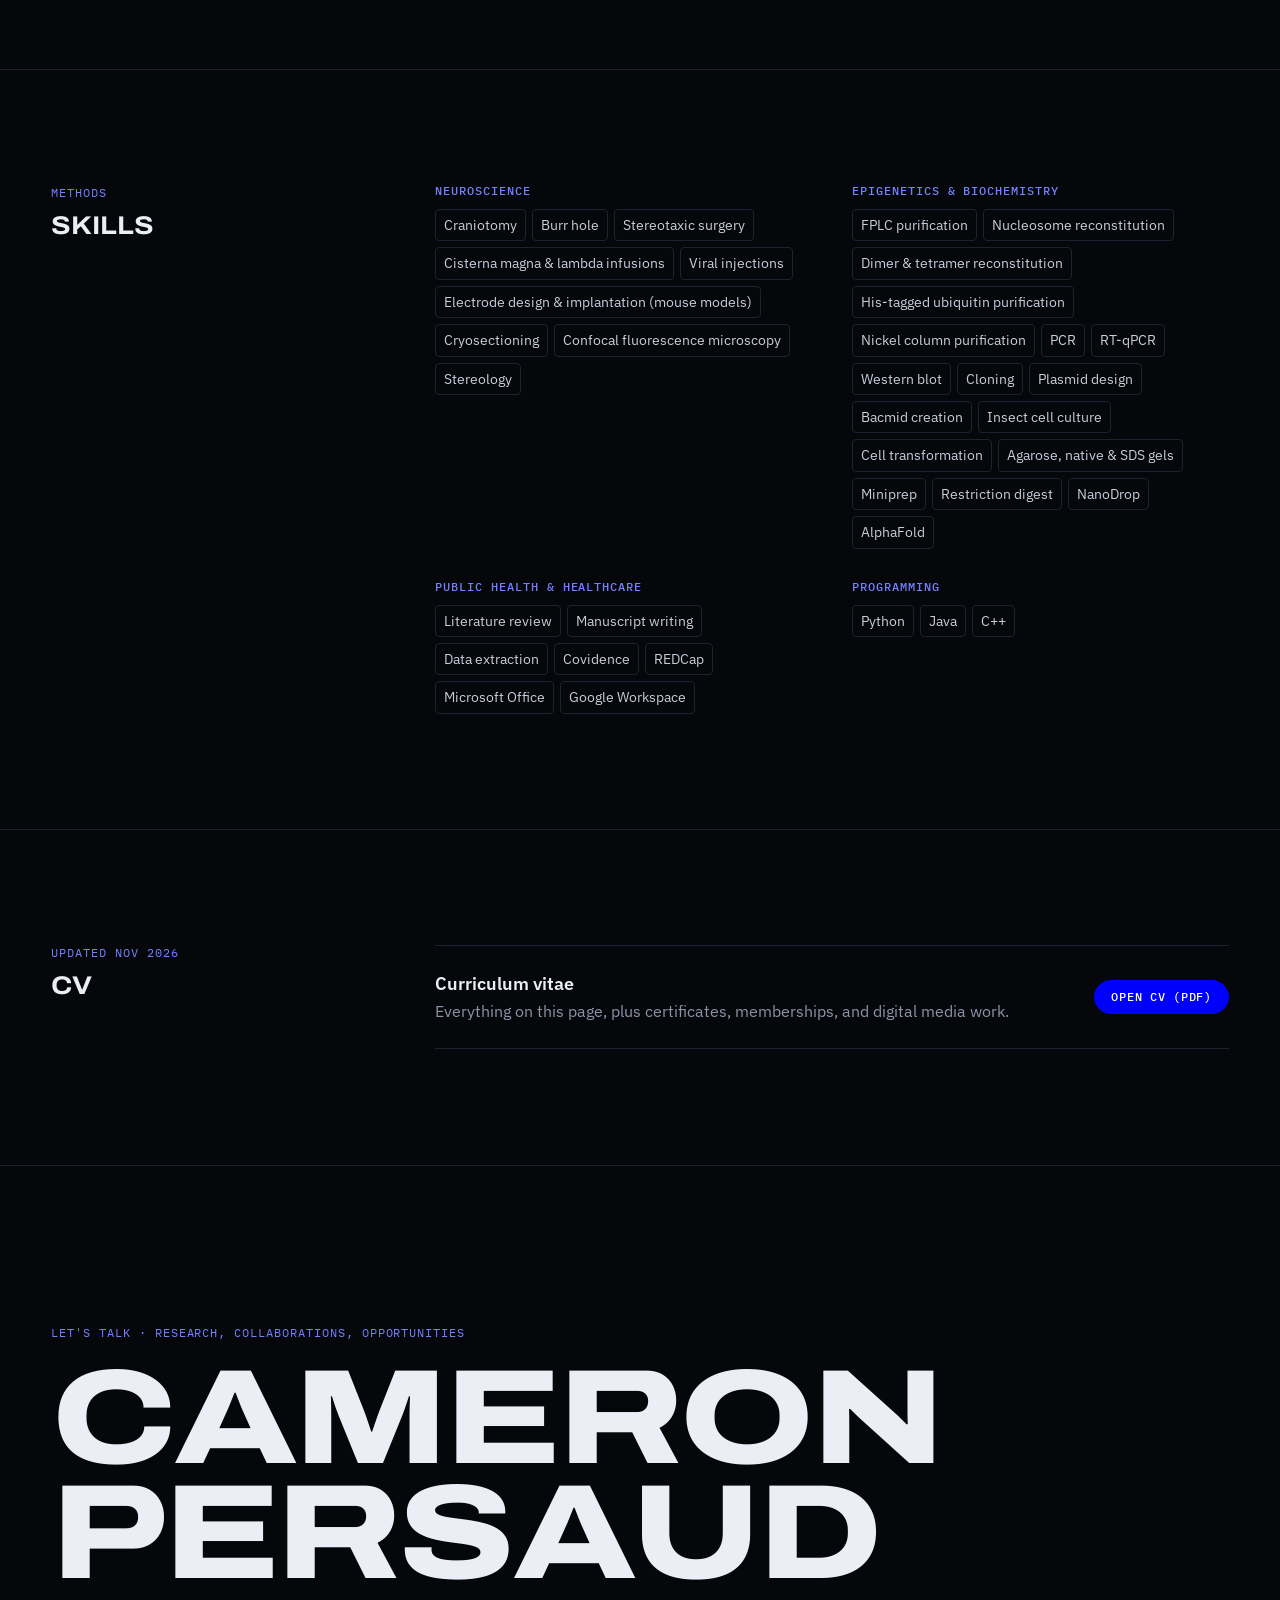
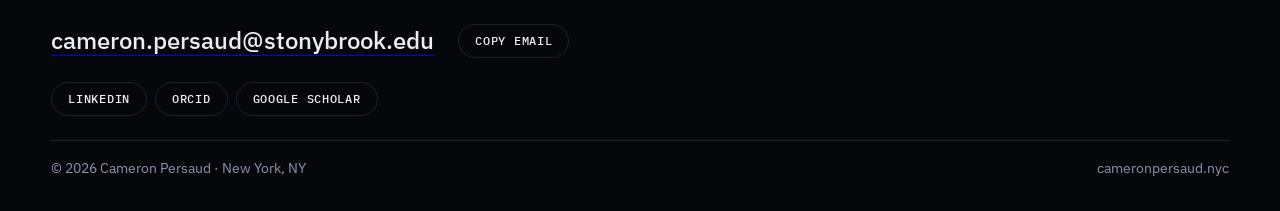
==== commit 4dde9345: "Version 2.0" ====
--- a/docs/index.html
+++ b/docs/index.html
@@ -1,288 +1,686 @@
-<!doctype html>
+<!DOCTYPE html>
 <html lang="en">
 <head>
 <meta charset="utf-8">
-<meta name="viewport" content="width=device-width, initial-scale=1, viewport-fit=cover">
-<title>BrainStack 3D</title>
-<meta name="description" content="Reconstruct serial fluorescence brain sections in 3D and map where red dextran dye sits. Runs entirely in your browser.">
+<meta name="viewport" content="width=device-width, initial-scale=1">
+<title>Cameron Persaud</title>
+<meta name="description" content="Cameron Persaud is a neuroscience student and researcher at Stony Brook University studying cerebrospinal fluid flow and adult neurogenesis, with research at Johns Hopkins, Stony Brook Medicine, and Lenox Hill Hospital.">
+<link rel="icon" type="image/png" href="assets/favicon.png">
+<link rel="canonical" href="https://cameronpersaud.nyc/">
+<link rel="apple-touch-icon" href="assets/favicon.png">
+<meta name="theme-color" content="#06070b">
+<meta property="og:type" content="website">
+<meta property="og:title" content="Cameron Persaud">
+<meta property="og:description" content="Neuroscience student and researcher at Stony Brook University studying cerebrospinal fluid flow and adult neurogenesis.">
+<meta property="og:url" content="https://cameronpersaud.nyc/">
+<meta property="og:image" content="https://cameronpersaud.nyc/assets/headshot.webp">
+<meta name="twitter:card" content="summary">
 <link rel="preconnect" href="https://fonts.googleapis.com">
-<link rel="stylesheet" href="https://fonts.googleapis.com/css2?family=Familjen+Grotesk:wght@600;700&family=IBM+Plex+Sans:wght@400;500;600&family=IBM+Plex+Mono:wght@400;500&display=swap">
-<link rel="stylesheet" href="css/app.css">
+<link rel="preconnect" href="https://fonts.gstatic.com" crossorigin>
+<link href="https://fonts.googleapis.com/css2?family=Archivo:wdth,wght@62..125,300..900&family=IBM+Plex+Mono:wght@400;500&family=IBM+Plex+Sans:ital,wght@0,400;0,500;0,600;1,400&display=swap" rel="stylesheet">
+<style>
+:root{
+  /* Layout idea: a dark stage with one spotlight on a rotating brain, then a lab notebook:
+     a sticky label rail on the left, entries on the right. */
+  --stage:#06070b;        /* the black stage */
+  --panel:#0d0f17;        /* the one raised surface, used only where elevation means "current" or "featured" */
+  --line:#1d2130;         /* hairlines */
+  --ink:#eceef6;          /* primary text */
+  --soft:#c9cddb;         /* running text */
+  --dim:#8d93a8;          /* secondary text */
+  --brand:#0001fb;        /* Cameron's logo blue, sampled from the logo file */
+  --signal:#7482ff;       /* the same hue lifted for readable text on black */
+  --display:"Archivo", "Helvetica Neue", Arial, sans-serif;  /* expanded, for display only */
+  --body:"IBM Plex Sans", "Helvetica Neue", Arial, sans-serif;
+  --mono:"IBM Plex Mono", ui-monospace, Menlo, Consolas, monospace;
+  /* type scale: every size on the page comes from here */
+  --fs-label:12px; --fs-sm:14px; --fs-body:16px; --fs-md:18px; --fs-lg:clamp(20px,2vw,24px); --fs-xl:clamp(24px,2.6vw,32px);
+  /* radius: small for tags and chips, medium for the few real cards, pill for buttons */
+  --r-sm:4px; --r-md:8px; --r-pill:999px;
+  /* film grain in place of gradients on raised panels */
+  --grain:url("data:image/svg+xml,%3Csvg xmlns='http://www.w3.org/2000/svg' width='180' height='180'%3E%3Cfilter id='n'%3E%3CfeTurbulence type='fractalNoise' baseFrequency='.85' numOctaves='2' stitchTiles='stitch'/%3E%3CfeColorMatrix values='0 0 0 0 1 0 0 0 0 1 0 0 0 0 1 0 0 0 .07 0'/%3E%3C/filter%3E%3Crect width='100%25' height='100%25' filter='url(%23n)'/%3E%3C/svg%3E");
+  --gutter:clamp(18px, 4vw, 56px);
+  color-scheme:dark;
+}
+*{box-sizing:border-box}
+html{scroll-behavior:smooth;scroll-padding-top:72px}
+@media (prefers-reduced-motion:reduce){html{scroll-behavior:auto}}
+body{margin:0;background:var(--stage);color:var(--ink);font:400 var(--fs-body)/1.6 var(--body);-webkit-font-smoothing:antialiased}
+img{max-width:100%;display:block}
+a{color:var(--signal);text-underline-offset:3px;text-decoration-thickness:1px}
+a:hover{color:var(--ink)}
+:focus-visible{outline:2px solid var(--signal);outline-offset:3px;border-radius:2px}
+h1,h2,h3{text-wrap:balance;margin:0}
+p{margin:0;text-wrap:pretty}
+.mono{font-family:var(--mono);font-size:var(--fs-label);line-height:1.4;letter-spacing:.08em;text-transform:uppercase}
+.skip{position:absolute;left:-999px;top:8px;background:var(--brand);color:#fff;padding:8px 12px;z-index:30}
+.skip:focus{left:8px}
+
+/* NAV */
+.site-header{position:fixed;inset:0 0 auto 0;z-index:20;background:transparent;border-bottom:1px solid transparent;transition:background-color .25s,border-color .25s}
+.site-header.solid{background:rgba(6,7,11,.9);backdrop-filter:blur(8px);border-bottom-color:var(--line)}
+@media (prefers-reduced-motion:reduce){.site-header{transition:none}}
+.nav{display:flex;align-items:center;gap:24px;padding:12px var(--gutter)}
+.nav .mark{display:flex;align-items:center;gap:12px;color:var(--ink);text-decoration:none}
+.nav .mark img{width:48px;height:auto}
+.nav .mark span{font:700 var(--fs-label)/1 var(--display);font-stretch:118%;letter-spacing:.14em}
+.nav ul{list-style:none;display:flex;gap:clamp(12px,2vw,28px);margin:0 0 0 auto;padding:0}
+.nav ul a{color:var(--dim);text-decoration:none;font:500 var(--fs-label)/1 var(--mono);letter-spacing:.1em;text-transform:uppercase}
+.nav ul a:hover{color:var(--ink)}
+@media (max-width:820px){.nav ul li.opt{display:none}}
+@media (max-width:480px){.nav .mark span{display:none}}
+
+/* HERO */
+.hero{position:relative;min-height:clamp(600px, 92dvh, 980px);display:grid;align-items:end;overflow:hidden;isolation:isolate}
+#neurons{position:absolute;inset:0;width:100%;height:100%;z-index:-1}
+/* the spotlight is the one deliberate gradient on the page: it is the light source the brain is lit by */
+.beam{position:absolute;inset:0;z-index:-1;pointer-events:none;
+  background:radial-gradient(ellipse 34% 62% at var(--sx,58%) -6%, rgba(205,212,255,.14), rgba(120,132,255,.05) 45%, transparent 72%)}
+.hero-inner{padding:0 var(--gutter) clamp(28px,5vh,56px);display:grid;gap:24px}
+/* the wordmark keeps an extra-heavy weight; everything else stays at bold or below */
+.name{font-family:var(--display);font-weight:800;font-stretch:125%;line-height:.84;letter-spacing:-.025em;
+  font-size:clamp(40px, 8.2vw, 128px);text-transform:uppercase}
+.name span{display:block}
+.name span:last-child{color:transparent;-webkit-text-stroke:1.5px var(--ink)}
+@supports not (-webkit-text-stroke:1px #fff){.name span:last-child{color:var(--ink)}}
+.ticker{margin:0;border-top:1px solid var(--line);padding-top:16px;color:var(--signal);font-size:var(--fs-sm);letter-spacing:.22em}
+
+/* BUTTONS */
+.btn{display:inline-flex;align-items:center;gap:8px;padding:10px 16px;border:1px solid var(--line);border-radius:var(--r-pill);
+  color:var(--ink);text-decoration:none;font:500 var(--fs-label)/1 var(--mono);letter-spacing:.06em;text-transform:uppercase;background:transparent;cursor:pointer}
+.btn:hover{border-color:var(--signal);color:var(--ink)}
+.btn:active{opacity:.8}
+.btn.solid{background:var(--brand);border-color:var(--brand);color:#fff}
+.btn.solid:hover{background:#2230ff}
+
+/* SECTIONS */
+section.block{display:grid;grid-template-columns:minmax(250px,320px) minmax(0,1fr);gap:24px clamp(24px,5vw,80px);
+  padding:clamp(64px,9vw,120px) var(--gutter);border-top:1px solid var(--line)}
+.rail{position:sticky;top:84px;align-self:start;display:grid;gap:10px}
+.rail .mono{color:var(--signal)}
+.rail h2{font-family:var(--display);font-weight:700;font-stretch:112%;font-size:clamp(22px,2vw,28px);line-height:1.08;letter-spacing:-.005em;text-transform:uppercase;overflow-wrap:break-word}
+.rail p{color:var(--dim);font-size:var(--fs-sm)}
+.content{display:grid;gap:16px;min-width:0}
+@media (max-width:820px){section.block{grid-template-columns:1fr}.rail{position:static}}
+
+/* ABOUT */
+.about{display:grid;grid-template-columns:minmax(220px,360px) 1fr;gap:clamp(24px,4vw,56px);align-items:start}
+.portrait{position:relative;aspect-ratio:2/3;isolation:isolate;max-width:360px}
+/* the headshot is lit by the same spotlight as the hero */
+.portrait::before{content:"";position:absolute;inset:-6% -16% 0;z-index:-1;
+  background:radial-gradient(ellipse 52% 46% at 50% 30%, rgba(170,180,255,.2), rgba(0,1,251,.1) 48%, transparent 74%)}
+.portrait::after{content:"";position:absolute;left:0;right:0;bottom:0;height:22%;background:linear-gradient(transparent,var(--stage))}
+.portrait img{width:100%;height:100%;object-fit:contain;object-position:bottom;filter:contrast(1.04) saturate(.95)}
+.lede{font-family:var(--display);font-stretch:100%;font-weight:500;font-size:var(--fs-xl);line-height:1.25;letter-spacing:-.01em;max-width:30ch}
+.lede em{font-style:normal;color:var(--signal)}
+.about .copy{display:grid;gap:24px;max-width:62ch}
+.about .copy>p{color:var(--soft)}
+.edu{display:grid;border-top:1px solid var(--line)}
+.edu div{display:grid;grid-template-columns:1fr auto;gap:4px 16px;padding:12px 0;border-bottom:1px solid var(--line)}
+.edu b{font-weight:500}
+.edu span{color:var(--dim);font-size:var(--fs-sm)}
+.edu time{font:400 var(--fs-label)/1.4 var(--mono);color:var(--dim);white-space:nowrap;align-self:start;padding-top:4px}
+@media (max-width:820px){.about{grid-template-columns:1fr}.portrait{max-width:300px}}
+
+/* ENTRIES (research, healthcare, leadership) */
+.entry{display:grid;grid-template-columns:150px 1fr;gap:8px 28px;padding:24px 0;border-bottom:1px solid var(--line)}
+.entry:first-child{border-top:1px solid var(--line)}
+.entry time{font:400 var(--fs-label)/1.4 var(--mono);color:var(--dim);padding-top:4px}
+.entry .now{color:var(--signal)}
+.entry .now::before{content:"";display:inline-block;width:7px;height:7px;border-radius:50%;background:var(--signal);margin-right:8px;vertical-align:1px}
+.entry h3{font-family:var(--body);font-weight:600;font-size:var(--fs-md);line-height:1.35}
+.entry .org{color:var(--dim);font-size:var(--fs-sm);margin-top:2px}
+.entry ul{margin:12px 0 0;padding-left:18px;color:var(--soft);display:grid;gap:4px}
+.entry ul li::marker{color:var(--signal)}
+.entry .desc{margin-top:12px;color:var(--soft);max-width:68ch}
+@media (max-width:600px){.entry{grid-template-columns:1fr}}
+/* a real card: only for current positions */
+.feature{position:relative;padding:32px;border:1px solid rgba(116,130,255,.35);border-radius:var(--r-md);background:var(--grain), var(--panel);margin-bottom:8px}
+.feature .mono{color:var(--signal)}
+.feature h3{font-family:var(--display);font-stretch:108%;font-weight:700;font-size:var(--fs-xl);line-height:1.12;margin:12px 0 6px;letter-spacing:-.01em}
+.feature .org{color:var(--dim);font-size:var(--fs-sm)}
+.feature .desc{margin-top:12px;color:var(--soft)}
+.projects{list-style:none;margin:24px 0 0;padding:0;border-top:1px solid var(--line)}
+.projects li{display:grid;grid-template-columns:48px 1fr;gap:12px;padding:12px 0;border-bottom:1px solid var(--line);font-weight:500;line-height:1.4}
+.projects li span{font:400 var(--fs-label)/1.6 var(--mono);color:var(--signal);letter-spacing:.06em}
+
+/* PUBLICATIONS */
+.filters{display:flex;flex-wrap:wrap;gap:8px;margin-bottom:8px}
+.filters button{font:500 var(--fs-label)/1 var(--mono);letter-spacing:.06em;text-transform:uppercase;color:var(--dim);background:transparent;border:1px solid var(--line);border-radius:var(--r-pill);padding:9px 12px;cursor:pointer}
+.filters button[aria-pressed="true"]{color:#fff;background:var(--brand);border-color:var(--brand)}
+.filters button:hover{color:var(--ink)}
+.filters button:active{opacity:.8}
+.pubs{list-style:none;margin:0;padding:0;border-top:1px solid var(--line)}
+.pubs li{display:grid;grid-template-columns:150px 1fr;gap:8px 28px;padding:20px 0;border-bottom:1px solid var(--line)}
+.pubs li[hidden]{display:none}
+.pubs .kind{font:500 var(--fs-label)/1.4 var(--mono);letter-spacing:.06em;text-transform:uppercase;color:var(--signal)}
+.pubs .kind time{display:block;color:var(--dim);margin-top:4px}
+.pubs .t{font-weight:500;line-height:1.45}
+.pubs .a{color:var(--dim);font-size:var(--fs-sm);margin-top:4px}
+.pubs .a b{color:var(--ink);font-weight:600}
+.pubs .v{font-size:var(--fs-sm);margin-top:4px;color:var(--soft)}
+/* journal names stay italic: that is citation convention, not emphasis */
+.pubs .v i{font-style:italic}
+@media (max-width:600px){.pubs li{grid-template-columns:1fr}}
+.ids{display:flex;flex-wrap:wrap;gap:8px;margin-top:8px}
+
+/* BUILDS & AWARDS */
+.builds{display:grid;grid-template-columns:1.25fr 1fr;gap:0 32px}
+.build{display:grid;gap:8px;align-content:start;padding:24px 0;border-top:1px solid var(--line)}
+.build + .build + .build{border-bottom:1px solid var(--line)}
+.build.lead{grid-row:span 2;padding:32px;border:1px solid rgba(116,130,255,.45);border-radius:var(--r-md);background:var(--grain), var(--panel)}
+.build h3{font-family:var(--display);font-stretch:112%;font-weight:700;font-size:var(--fs-lg);line-height:1.1;letter-spacing:-.01em}
+.build.lead h3{font-size:clamp(36px,4.2vw,56px);text-transform:uppercase;line-height:1}
+.build .mono{color:var(--signal)}
+.build p{color:var(--soft)}
+.build .who{color:var(--dim);font-size:var(--fs-sm)}
+.badge{justify-self:start;display:inline-flex;align-items:center;font:500 var(--fs-label)/1 var(--mono);letter-spacing:.06em;text-transform:uppercase;color:#fff;background:var(--brand);padding:6px 8px;border-radius:var(--r-sm)}
+@media (max-width:820px){.builds{grid-template-columns:1fr}.build.lead{grid-row:auto;margin-bottom:8px}}
+.awards{list-style:none;margin:32px 0 0;padding:0;border-top:1px solid var(--line)}
+.awards li{display:grid;grid-template-columns:150px 1fr;gap:4px 28px;padding:16px 0;border-bottom:1px solid var(--line)}
+.awards time{font:400 var(--fs-label)/1.4 var(--mono);color:var(--dim);padding-top:4px}
+.awards b{font-weight:500}
+.awards span{display:block;color:var(--dim);font-size:var(--fs-sm)}
+@media (max-width:600px){.awards li{grid-template-columns:1fr}}
+
+/* ART */
+.art{display:grid;gap:clamp(16px,3vw,32px)}
+.plate{margin:0;border-radius:var(--r-sm);overflow:hidden;border:1px solid var(--line)}
+.plate img{width:100%;height:auto}
+.art h3{font-family:var(--display);font-stretch:100%;font-weight:300;font-size:clamp(32px,4.6vw,64px);line-height:1;letter-spacing:-.02em}
+.art .mono{color:var(--signal)}
+.art p{color:var(--soft);margin-top:12px}
+
+/* SKILLS */
+.skills{display:grid;grid-template-columns:repeat(2,1fr);gap:32px 40px}
+.skills h3{font:500 var(--fs-label)/1 var(--mono);letter-spacing:.08em;text-transform:uppercase;color:var(--signal);margin-bottom:12px}
+.chips{display:flex;flex-wrap:wrap;gap:6px;list-style:none;margin:0;padding:0}
+.chips li{font-size:var(--fs-sm);border:1px solid var(--line);border-radius:var(--r-sm);padding:4px 8px;color:var(--soft)}
+@media (max-width:700px){.skills{grid-template-columns:1fr}}
+
+/* CV */
+.cvrow{display:flex;flex-wrap:wrap;align-items:center;justify-content:space-between;gap:16px 24px;padding:24px 0;border-top:1px solid var(--line);border-bottom:1px solid var(--line)}
+.cvrow p{color:var(--dim)}
+.cvrow b{display:block;color:var(--ink);font-weight:600;font-size:var(--fs-md)}
+
+/* FINALE */
+.finale{padding:clamp(80px,12vw,160px) var(--gutter) 24px;border-top:1px solid var(--line)}
+.finale .mono{color:var(--signal)}
+.finale h2{font-family:var(--display);font-weight:800;font-stretch:125%;text-transform:uppercase;letter-spacing:-.025em;line-height:.86;font-size:clamp(44px,10.5vw,168px);margin:16px 0 32px}
+.contact{display:flex;flex-wrap:wrap;gap:12px 24px;align-items:center}
+.email{font:500 var(--fs-lg)/1.2 var(--body);color:var(--ink);text-decoration:none;border-bottom:1px solid var(--brand)}
+.links{display:flex;flex-wrap:wrap;gap:8px;margin-top:24px}
+.site-footer{display:flex;flex-wrap:wrap;justify-content:space-between;gap:12px;margin:0 var(--gutter);padding:16px 0 32px;border-top:1px solid var(--line);color:var(--dim);font-size:var(--fs-sm)}
+.build .sub{color:var(--ink);font-weight:600}
+.start{justify-self:start}
+.note{color:var(--dim);font-size:var(--fs-sm)}
+.art-title{margin-top:12px}
+#copied{color:var(--signal);font:400 var(--fs-label)/1.4 var(--mono);min-height:1em}
+</style>
 </head>
 <body>
-<header>
-  <div class="head gutter">
-    <div class="brand">BrainStack <span>3D</span></div>
-    <ol class="steps" id="steps">
-      <li><button type="button" data-step="0"><span class="n">1</span>Import slices</button></li>
-      <li><button type="button" data-step="1"><span class="n">2</span>Set the scale</button></li>
-      <li><button type="button" data-step="2"><span class="n">3</span>Dye &amp; channels</button></li>
-      <li><button type="button" data-step="3"><span class="n">4</span>Align slices</button></li>
-      <li><button type="button" data-step="4"><span class="n">5</span>Dye in 3D</button></li>
-    </ol>
-    <div class="privacy">Your images never leave this computer: everything runs in your browser.</div>
-  </div>
+<a class="skip" href="#about">Skip to content</a>
+
+<header class="site-header">
+<nav class="nav" aria-label="Main">
+  <a class="mark" href="#top" aria-label="Cameron Persaud, back to top">
+    <img src="assets/logo.webp" alt="" width="50" height="47">
+    <span>CAMERON PERSAUD</span>
+  </a>
+  <ul>
+    <li class="opt"><a href="#research">Research</a></li>
+    <li class="opt"><a href="#publications">Publications</a></li>
+    <li><a href="#builds">Builds</a></li>
+    <li class="opt"><a href="#art">Art</a></li>
+    <li><a href="#cv">CV</a></li>
+    <li><a href="#contact">Contact</a></li>
+  </ul>
+</nav>
 </header>
 
-<main class="gutter">
-  <!-- ======================================================= 1 IMPORT -->
-  <section class="step" id="step-0">
-    <h1>Import slices</h1>
-    <p class="lede">Add your section images and tell BrainStack how they were cut. The list is kept in anatomical order, with slice 1 at the top.</p>
-    <div class="grid2">
-      <div>
-        <div class="card">
-          <h2>Slices in order</h2>
-          <div class="drop" id="drop">Drag images or a folder here, or
-            <label class="btn" for="file-input" style="margin-left:6px">Choose images…</label>
-            <input type="file" id="file-input" multiple accept=".tif,.tiff,.png,.jpg,.jpeg,.bmp" hidden>
-            <div class="hint">TIFF (8/16-bit, multi-channel, multi-page), PNG or JPG</div>
-          </div>
-          <ul class="files" id="files"><li class="empty">No images yet</li></ul>
-          <div class="row" style="margin-top:10px">
-            <button class="btn" type="button" id="f-sort">Sort by name</button>
-            <button class="btn" type="button" id="f-up" aria-label="Move selected slice up">↑</button>
-            <button class="btn" type="button" id="f-down" aria-label="Move selected slice down">↓</button>
-            <button class="btn" type="button" id="f-remove">Remove</button>
-            <button class="btn" type="button" id="f-clear">Clear all</button>
-          </div>
-        </div>
-        <div class="card">
-          <h2>Working detail</h2>
-          <select id="res">
-            <option value="400">Fast (400 px)</option>
-            <option value="600" selected>Balanced (600 px) — recommended</option>
-            <option value="900">Detailed (900 px, slower)</option>
-          </select>
-          <p class="hint">Every image is shrunk by the <b>same</b> factor, so a pixel means the same distance in every slice.</p>
+<main id="main">
+<section class="hero" id="top" aria-label="Introduction">
+  <canvas id="neurons" aria-hidden="true"></canvas>
+  <div class="beam" aria-hidden="true"></div>
+  <div class="hero-inner">
+    <h1 class="name"><span>Cameron</span><span>Persaud</span></h1>
+    <p class="ticker mono">Neuroscience and Biotechnology</p>
+  </div>
+</section>
+
+<section class="block" id="about" aria-labelledby="about-h">
+  <div class="rail">
+    <span class="mono">About</span>
+    <h2 id="about-h">Neurogenesis and CSF flow</h2>
+  </div>
+  <div class="content">
+    <div class="about">
+      <div class="portrait"><img src="assets/headshot.webp" alt="Portrait of Cameron Persaud" width="760" height="1140"></div>
+      <div class="copy">
+        <p class="lede">Neuroscience student at Stony Brook, working on manipulating cerebrospinal fluid flow and its impact on <em>adult neurogenesis</em></p>
+        <p>I'm a research assistant in Dr. Shaoyu Ge's lab, where I study new neurons in the dentate gyrus. I also work with BESAFE, where we study the impact of medicine quality on maternal, infant, and child health in low- and middle-income countries across Africa. Outside the lab I design medical devices at hackathons, mentor BME student projects, and lead Oncology Society Inc.</p>
+        <div class="edu" aria-label="Education">
+          <div><p><b>M.S. Neuroscience</b><br><span>Stony Brook University</span></p><time>May 2029</time></div>
+          <div><p><b>B.S. Biology</b><br><span>Stony Brook University</span></p><time>Dec 2026</time></div>
+          <div><p><b>Honors College, Dean's List (2 semesters)</b><br><span>St. John's University · freshman year completed</span></p><time>May 2023</time></div>
+          <div><p><b>Clinical Medical Assistant Course</b><br><span>Adelphi University</span></p><time>Jan 2026</time></div>
         </div>
       </div>
+    </div>
+  </div>
+</section>
+
+<section class="block" id="research" aria-labelledby="research-h">
+  <div class="rail">
+    <span class="mono">2024 – now</span>
+    <h2 id="research-h">Research</h2>
+    <p>Neuroscience, neurosurgery, and public health</p>
+  </div>
+  <div class="content">
+    <article class="feature">
+      <span class="mono">Current · Research Assistant · May 2026 – now</span>
+      <h3>Ge Lab, Department of Neurobiology and Behavior</h3>
+      <p class="org">Stony Brook University · Dr. Shaoyu Ge</p>
+      <ol class="projects" aria-label="Projects"><li><span>01</span>Understanding neurogenesis in the dentate gyrus</li><li><span>02</span>Designing a microfluidic pump for CSF drug delivery</li><li><span>03</span>Multifocal stimulation of the dura mater</li></ol>
+    </article>
+    <article class="feature">
+      <span class="mono">Current · Research Assistant · Jul 2025 – now</span>
+      <h3>BESAFE: Behavioral and Educational Strategies for Avoiding Falsified Medicine Exposure</h3>
+      <p class="org">Johns Hopkins Bloomberg School of Public Health · Dr. Saifuddin Ahmed</p>
+      <ol class="projects" aria-label="Projects"><li><span>01</span>Quantifying the burden of substandard and falsified medicines on maternal, infant, and child health across LMICs in Africa</li><li><span>02</span>Studying the effect of illegal online sales of GLP-1 medications</li></ol>
+    </article>
+    <div>
+      <article class="entry">
+        <time>Jun – Dec 2025</time>
+        <div>
+          <h3>Effect of race on health outcomes in adults hospitalized with COVID-19</h3>
+          <p class="org">Johns Hopkins School of Medicine · Dr. Henry Michtalik · Research Assistant</p>
+          <ul><li>Systematic review of US-based adult patients hospitalized with COVID-19</li></ul>
+        </div>
+      </article>
+      <article class="entry">
+        <time>Jun 2024 – Oct 2025</time>
+        <div>
+          <h3>Purification and activity of CHD1 with macroH2A</h3>
+          <p class="org">Stony Brook Medicine, Pharmacology · Dr. Dongyan Tan · Student Researcher</p>
+          <p class="desc">In Stony Brook&#39;s Pharmacology Department, I conducted basic science research under Dr. Tan. My project involved cloning and purifying the chromatin remodeler CHD1. Chromatin remodelers regulate gene expression by sliding a nucleosome to a different position. Our lab has found a connection between the impeded movement of the chromatin remodeler INO80 and nucleosomes containing the histone variant macroH2A. Irregular concentrations of macroH2A are associated with carcinogenesis in melanoma, lung, bladder, and breast cancers, due to its role in suppressing cancer-promoting genes. Understanding the connection between CHD1 and INO80 can help us understand the mechanism of cancer development and aid in the development of oncological treatments.</p>
+        </div>
+      </article>
+      <article class="entry">
+        <time>Jan 2024 – Feb 2025</time>
+        <div>
+          <h3>Inpatient rehabilitation for patients with brain metastasis</h3>
+          <p class="org">Lenox Hill Hospital, Neurosurgery · Dr. Randy D'Amico · Research Assistant</p>
+          <ul>
+            <li>Collected statistics on metastatic patients</li>
+            <li>Wrote on the history of post-surgical rehabilitation for brain and spinal metastasis patients</li>
+          </ul>
+        </div>
+      </article>
+    </div>
+  </div>
+</section>
+
+<section class="block" id="publications" aria-labelledby="pubs-h">
+  <div class="rail">
+    <span class="mono">8 entries</span>
+    <h2 id="pubs-h">Publications &amp; presentations</h2>
+    <p>Papers, posters, hackathons, and exhibited work</p>
+    <div class="ids">
+      <a class="btn" href="https://scholar.google.com/citations?user=836-B0YAAAAJ&amp;hl=en">Google Scholar</a>
+      <a class="btn" href="https://orcid.org/0009-0005-1488-1659">ORCID</a>
+    </div>
+  </div>
+  <div class="content">
+    <div class="filters" role="group" aria-label="Filter by type">
+      <button type="button" id="f-all" data-f="all" aria-pressed="true">All</button>
+      <button type="button" id="f-paper" data-f="paper" aria-pressed="false">Papers</button>
+      <button type="button" id="f-poster" data-f="poster" aria-pressed="false">Posters</button>
+      <button type="button" id="f-build" data-f="build" aria-pressed="false">Hackathons</button>
+      <button type="button" id="f-art" data-f="art" aria-pressed="false">Exhibitions</button>
+    </div>
+    <ol class="pubs" id="pubs">
+      <li data-k="build"><p class="kind">Hackathon<time>Nov 15, 2026</time></p>
+        <div><p class="t">Asclepius: Robotic Surgical Trainer</p><p class="a"><b>Persaud C</b>, Li M.</p><p class="v">HackPrinceton, Princeton University</p></div></li>
+      <li data-k="poster"><p class="kind">Poster<time>2026</time></p>
+        <div><p class="t">Nearly one in five essential medicines fail quality standards in Africa: a systematic review and meta-analysis of MNCH medicines and antimalarials</p><p class="a">Rusatira JC, Novoa MD, Uwimana JB, <b>Persaud C</b>, Pal E, et al.</p><p class="v">MACUB 2026, Seton Hall University, New Jersey</p></div></li>
+      <li data-k="paper"><p class="kind">Journal article<time>2026</time></p>
+        <div><p class="t">Nearly one in five essential medicines fail quality standards in Africa: a systematic review and meta-analysis of MNCH medicines and antimalarials</p><p class="a">Rusatira JC, Novoa MD, Uwimana JB, <b>Persaud C</b>, Pal E, et al.</p><p class="v"><i>PLOS Global Public Health</i> 6(9): e0006326 · <a href="https://doi.org/10.1371/journal.pgph.0006326">doi:10.1371/journal.pgph.0006326</a></p></div></li>
+      <li data-k="art"><p class="kind">Exhibition<time>Jul 22, 2026</time></p>
+        <div><p class="t">The Creation of Memories</p><p class="a"><b>Persaud C</b>.</p><p class="v">2026 Beauty in Life Show, Khôra Gallery, Stony Brook University</p></div></li>
+      <li data-k="build"><p class="kind">Hackathon<time>Jun 21, 2026</time></p>
+        <div><p class="t">MindPiece Initiative</p><p class="a"><b>Persaud C</b>, Li M, Zheng E.</p><p class="v">Mission:Brain Global Neurosurgery Hackathon, online · Organizer's Choice Award</p></div></li>
+      <li data-k="build"><p class="kind">Hackathon<time>Apr 25, 2026</time></p>
+        <div><p class="t">Wolfie Run: Rehabilitation for Occipital Infarction Patients</p><p class="a"><b>Persaud C</b>, Li M, Gao C, Leung J, Zheng E.</p><p class="v">3rd Annual Healthcare Innovation Challenge, Stony Brook University</p></div></li>
+      <li data-k="paper"><p class="kind">Journal article<time>Apr 2025</time></p>
+        <div><p class="t">Optimizing post-acute care inpatient rehabilitation for patients with brain metastasis: a systematic review of functional outcomes</p><p class="a">Donnelly BM, Stark KG, <b>Persaud CJ</b>, D'Amico RS, Davidoff CI.</p><p class="v"><i>Supportive Care in Cancer</i> 33(5):418 · <a href="https://doi.org/10.1007/s00520-025-09468-9">doi:10.1007/s00520-025-09468-9</a> · PMID 40278896</p></div></li>
+      <li data-k="poster"><p class="kind">Poster<time>2024</time></p>
+        <div><p class="t">Enhancing Rehabilitation Outcomes in Brain Metastases Patients: A Review of Challenges, Current Practices, and Future Directions</p><p class="a">Donnelly B, Stark K, <b>Persaud C</b>, D'Amico R, Davidoff C.</p><p class="v">CNS 2024, Houston, Texas</p></div></li>
+    </ol>
+  </div>
+</section>
+
+<section class="block" id="builds" aria-labelledby="builds-h">
+  <div class="rail">
+    <span class="mono">2026</span>
+    <h2 id="builds-h">Builds &amp; awards</h2>
+    <p>Medical devices and health initiatives designed under hackathon deadlines</p>
+  </div>
+  <div class="content">
+    <div class="builds">
+      <article class="build lead">
+        <span class="mono">HackPrinceton · Nov 15, 2026</span>
+        <h3>Asclepius</h3>
+        <p class="sub">Robotic surgical trainer</p>
+        <p class="who">With M. Li · Princeton University</p>
+        <p>A 3D-printed surgical robot console simulator.</p>
+        <a class="btn solid start" href="https://asclepius.nyc">Visit asclepius.nyc</a>
+      </article>
+      <article class="build">
+        <span class="badge">Organizer's Choice Award</span>
+        <span class="mono">Mission:Brain Global Neurosurgery Hackathon · Jun 2026</span>
+        <h3>MindPiece Initiative</h3>
+        <p>A global health initiative addressing traumatic brain injury in low-income countries, chosen from 99 teams.</p>
+        <p class="who">With M. Li and E. Zheng</p>
+      </article>
+      <article class="build">
+        <span class="mono">Healthcare Innovation Challenge · Apr 2026</span>
+        <h3>Wolfie Run</h3>
+        <p>Rehabilitation for occipital infarction patients.</p>
+        <p class="who">With M. Li, C. Gao, J. Leung, and E. Zheng</p>
+      </article>
+    </div>
+    <ul class="awards" aria-label="Awards">
+      <li><time>Jun 2026</time><p><b>Organizer's Choice Award</b><span>Mission:Brain Global Neurosurgery Hackathon, among 99 teams</span></p></li>
+      <li><time>May 2026</time><p><b>CSTEP Research Award</b><span>Given to the top 0.2% of CSTEP students for scientific research</span></p></li>
+      <li><time>Nov 2025</time><p><b>Internship Equity Fund, Finalist and Recipient</b><span>Stony Brook University's competitive fund for students in internships and research</span></p></li>
+      <li><time>Oct 2025</time><p><b>Upstander Award</b><span>Center for Prevention and Outreach, for Green Dot, QPR, Red Watch Band, Narcan, and CPR training</span></p></li>
+      <li><time>May 2024</time><p><b>Civically Engaged Seawolf Award</b><span>Stony Brook University</span></p></li>
+      <li><time>Apr 2024</time><p><b>Outstanding Leadership and Service Pin</b><span>National Residence Hall Honorary, the chapter's highest individual honor</span></p></li>
+      <li><time>Mar 2024</time><p><b>Silver Leaf Award</b><span>National Residence Hall Honorary, presented by the Regional Director</span></p></li>
+    </ul>
+  </div>
+</section>
+
+<section class="block" id="healthcare" aria-labelledby="care-h">
+  <div class="rail">
+    <span class="mono">2024 – 2026</span>
+    <h2 id="care-h">Healthcare experience</h2>
+    <p>Clinical research and training at Stony Brook, Johns Hopkins, and Lenox Hill</p>
+  </div>
+  <div class="content">
+    <div>
+      <article class="entry"><time>Sep 2025 – May 2026</time><div>
+        <h3>Student Researcher, Emergency Department</h3>
+        <p class="org">Stony Brook Medicine · Academic Associates · Dr. Brian McMahon</p>
+        <p class="desc">This competitive fellowship provides undergraduates with clinical experience through patient interaction in the Emergency Department at Stony Brook Medicine. Responsibilities for this role include screening bed charts for eligible candidates, obtaining patients&#39; consent for our ongoing research projects, and assisting with manuscript writing.</p></div></article>
+      <article class="entry"><time>Jun – Aug 2025</time><div>
+        <h3>Summer Hospitalist Academic Research Program (SHARP) Intern</h3>
+        <p class="org">Johns Hopkins School of Medicine · Dr. Henry Michtalik</p>
+        <p class="desc">The Summer Hospitalist Academic Research Program (SHARP) is a 10-week clinical research program designed for undergraduate students planning a career in medicine. During this position, I conducted research on the effect of race on health outcomes in US-based adult patients hospitalized with COVID-19 with Dr. Henry Michtalik. I shadowed hospitalists during rounds, triage, and procedures (e.g., paracentesis, lumbar puncture, Dobhoff nasogastric (NG) tube placement).</p></div></article>
+      <article class="entry"><time>Sep 2024 – May 2025</time><div>
+        <h3>Fellow, Pathways to Healthcare Externship</h3>
+        <p class="org">Stony Brook Medicine Emergency Department · Dr. Robert M. Nocito</p>
+        <p class="desc">The Pathways to Healthcare program bridges undergraduate students from diverse backgrounds into the medical field. Skills that I developed during this program included learning first aid, becoming HIPAA-trained, participating in medical training in cadaver labs, developing suturing and cast treatment skills, and working with case studies, research, and preparing presentations. By offering a unique opportunity to explore various healthcare fields, gain hands-on clinical experience, and build lasting relationships with mentors, we are empowering the next generation of healthcare professionals to dream bigger, reach further, and ultimately transform the future of healthcare. Participants not only develop critical skills and insights but also gain a competitive edge when applying to medical and health-related graduate programs.</p></div></article>
+      <article class="entry"><time>Jan – Feb 2024</time><div>
+        <h3>Neurosurgery Shadowing</h3>
+        <p class="org">Lenox Hill Hospital, Neurosurgery</p>
+        <ul><li>Observed craniotomies, aneurysm clippings, and laminectomies</li></ul></div></article>
+    </div>
+  </div>
+</section>
+
+<section class="block" id="leadership" aria-labelledby="lead-h">
+  <div class="rail">
+    <span class="mono">2023 – now</span>
+    <h2 id="lead-h">Leadership &amp; mentoring</h2>
+    <p>Building communities that get students into research</p>
+  </div>
+  <div class="content">
+    <article class="feature">
+      <span class="mono">Founder &amp; CEO · Aug 2025 – now</span>
+      <h3>Oncology Society Inc</h3>
+      <p class="org">New York City · chapters at Stony Brook and Princeton</p>
+      <p class="desc">I oversee operations, membership, and events, and grew the society by founding university chapters. It began as the Oncology Society at Stony Brook, which I founded and led as president from Sep 2024 to May 2026, connecting students with research resources and teaching lab techniques.</p>
+    </article>
+    <div>
+      <article class="entry"><time class="now">Apr 2026 – now</time><div>
+        <h3>Research Mentor, Biomedical Engineering</h3>
+        <p class="org">Stony Brook University · volunteer</p>
+        <ul><li>Teach students to design and program circuits for biomedical applications</li><li>Prepare students to present posters at the VIP research symposium</li></ul></div></article>
+      <article class="entry"><time>Mar 2024 – May 2026</time><div>
+        <h3>AP Chemistry &amp; NYS Regents Chemistry Instructor</h3>
+        <p class="org">CSTEP, Stony Brook University</p>
+        <p class="desc">The Collegiate Science and Technology Entry Program (CSTEP) is a program funded by the New York State Education Department to increase the number of economically disadvantaged students and others pursuing professional licensure and careers in mathematics, science, technology, and health-related fields. My role within CSTEP is serving as the instructor for the AP- and Regents-level chemistry preparatory courses for students in the high school sister program, STEP. During the time reserved for test preparation, I teach students key general chemistry topics and test-taking strategies.</p></div></article>
+      <article class="entry"><time>Sep 2023 – Jan 2025</time><div>
+        <h3>Senior Vice President &amp; Vice President of External Affairs</h3>
+        <p class="org">National Residence Hall Honorary, Stony Brook</p>
+        <ul><li>Represented Stony Brook nationally and regionally at NEACURH</li><li>Recruited members, organized the induction ceremony, and ran club outreach</li></ul></div></article>
+    </div>
+    <p class="note">Member of the Society for Neuroscience, the American Society for Biochemistry and Molecular Biology, and the Gerontological Society of America.</p>
+  </div>
+</section>
+
+<section class="block" id="art" aria-labelledby="art-h">
+  <div class="rail">
+    <span class="mono">Exhibited · 2026</span>
+    <h2 id="art-h">Art</h2>
+  </div>
+  <div class="content">
+    <div class="art">
+      <figure class="plate"><img src="assets/creation-of-memories.webp" alt="The Creation of Memories: a fluorescent image of the dentate gyrus, with bands of blue cell nuclei crossed by bright white branching cells on a deep red field" width="1400" height="1050"></figure>
       <div>
-        <div class="card">
-          <h2>How were the slices cut?</h2>
-          <div class="row" style="align-items:flex-start;gap:16px">
-            <div class="stack" style="min-width:170px">
-              <label class="radio"><input type="radio" name="plane" value="coronal" checked> Coronal</label>
-              <label class="radio"><input type="radio" name="plane" value="sagittal"> Sagittal</label>
-              <label class="radio"><input type="radio" name="plane" value="transverse"> Transverse / horizontal</label>
-            </div>
-            <canvas class="plane-pic" id="plane-pic" style="flex:1;min-width:200px"></canvas>
-          </div>
-          <p class="hint" id="plane-desc"></p>
-          <div class="form" style="margin-top:10px">
-            <label for="order">My files are numbered</label><select id="order"></select>
-            <label for="top-is" id="top-is-l">Top of each image is</label>
-            <select id="top-is"><option value="1">the top of the brain (dorsal)</option><option value="0">the bottom of the brain (ventral)</option></select>
-            <label for="nose" id="nose-l">In the images the nose points</label>
-            <select id="nose"><option value="left">left</option><option value="right">right</option></select>
-            <label for="front" id="front-l">In the images the nose points</label>
-            <select id="front"><option value="up">up</option><option value="down">down</option></select>
-            <label for="right-is" id="right-is-l">Right side of each image is</label>
-            <select id="right-is"><option value="right">the animal's right</option><option value="left">the animal's left</option><option value="unknown">not sure</option></select>
-          </div>
-        </div>
-        <div class="card">
-          <h2>Preview</h2>
-          <canvas class="preview" id="import-preview" width="10" height="10"></canvas>
-          <p class="hint" id="import-info">Select a slice to preview it.</p>
-        </div>
+        <span class="mono">Khôra Gallery · Jul 22, 2026</span>
+        <h3 class="art-title">The Creation of Memories</h3>
+        <p>Shown in the 2026 Beauty in Life Show at Khôra Gallery, Stony Brook University.</p>
       </div>
     </div>
-  </section>
-
-  <!-- ======================================================= 2 SCALE -->
-  <section class="step" id="step-1">
-    <h1>Set the scale</h1>
-    <p class="lede">Each 3D pixel is (pixel size) × (pixel size) × (slice spacing). Get the pixel size from your microscope if you can; the other two methods are estimates or need a scale bar.</p>
-    <div class="grid2">
-      <div>
-        <div class="card">
-          <h2>Distance between slices</h2>
-          <div class="form"><label for="z-um">Slice spacing (µm)</label><input type="number" id="z-um" value="200" min="0.1" step="any"></div>
-          <p class="hint">Centre-to-centre distance between consecutive images. Cut 50 µm sections and imaged every 4th? Enter 200.</p>
-        </div>
-        <div class="card stack">
-          <h2>Pixel size</h2>
-          <label class="radio"><input type="radio" name="cal" value="micro"> <span>I know the microscope's µm per pixel <span class="hint">(most accurate)</span></span></label>
-          <div class="form" id="cal-micro" style="padding-left:24px">
-            <label for="um-px">µm per pixel (original images)</label><input type="number" id="um-px" value="1" min="0.0001" step="any">
-          </div>
-          <label class="radio"><input type="radio" name="cal" value="tissue" checked> <span>Estimate from the real size of the tissue</span></label>
-          <div class="form" id="cal-tissue" style="padding-left:24px">
-            <label for="real-um">Real tissue size (µm)</label><input type="number" id="real-um" value="6000" min="1" step="any">
-            <label for="dim">This is the</label>
-            <select id="dim"><option value="height">shortest dimension (height)</option><option value="width">longest dimension (length)</option></select>
-          </div>
-          <label class="radio"><input type="radio" name="cal" value="bar"> <span>Measure a scale bar in an image</span></label>
-          <div class="form" id="cal-bar" style="padding-left:24px">
-            <label for="bar-um">Scale bar length (µm)</label><input type="number" id="bar-um" value="1000" min="0.01" step="any">
-            <label for="bar-slice">Image</label><select id="bar-slice"></select>
-          </div>
-        </div>
-        <div class="card"><h2>Result</h2><div class="result" id="cal-result"></div></div>
-      </div>
-      <div class="card">
-        <h2>Image</h2>
-        <canvas class="preview" id="cal-preview" width="10" height="10"></canvas>
-        <p class="hint" id="cal-caption"></p>
-      </div>
-    </div>
-  </section>
-
-  <!-- ======================================================= 3 DYE & CHANNELS -->
-  <section class="step" id="step-2">
-    <h1>Dye &amp; channels</h1>
-    <p class="lede">Choose the channel with the red dextran. Any other channel (e.g. DAPI) is used as the brain. If the dye is the only channel, the brain outline comes from the tissue's own faint glow.</p>
-    <div class="grid2">
-      <div>
-        <div class="card">
-          <h2>Red dextran</h2>
-          <div class="form"><label for="dye-ch">The dye is in</label><select id="dye-ch"></select></div>
-          <div id="chan-note" class="hint"></div>
-        </div>
-        <div class="card">
-          <h2>Channels</h2>
-          <div id="chan-list" class="stack"></div>
-        </div>
-        <div class="card">
-          <h2>Tissue outline</h2>
-          <div class="form">
-            <label for="sens">Sensitivity</label><input type="range" id="sens" min="40" max="250" value="100">
-          </div>
-          <p class="hint">The yellow line should hug the tissue. Slide right if tissue is missed, left if background is included.</p>
-        </div>
-      </div>
-      <div class="card">
-        <h2>Preview</h2>
-        <canvas class="preview" id="prep-preview" width="10" height="10"></canvas>
-        <div class="row" style="margin-top:8px"><span id="prep-label" class="legend" style="min-width:90px">Slice 1</span><input type="range" id="prep-slice" min="0" max="0" value="0" style="flex:1"></div>
-      </div>
-    </div>
-  </section>
-
-  <!-- ======================================================= 4 ALIGN -->
-  <section class="step" id="step-3">
-    <h1>Align slices</h1>
-    <p class="lede">Line every slice up with its neighbours. Then scrub through the overlay and fix any that look off.</p>
-    <div class="grid2" style="grid-template-columns:minmax(0,7fr) minmax(0,5fr)">
-      <div class="card">
-        <h2>Overlay check</h2>
-        <p class="legend"><b class="key-m">Magenta</b> = neighbouring slice · <b class="key-g">green</b> = this slice · <b>white = they line up</b></p>
-        <canvas class="preview" id="align-preview" width="10" height="10"></canvas>
-        <div class="row" style="margin-top:8px">
-          <span id="align-label" class="legend" style="min-width:110px">Slice 1</span>
-          <input type="range" id="align-slice" min="0" max="0" value="0" style="flex:1">
-          <select id="align-cmp" style="width:auto"><option value="prev">vs previous</option><option value="next">vs next</option></select>
-        </div>
-      </div>
-      <div>
-        <div class="card stack">
-          <h2>Automatic alignment</h2>
-          <label class="radio"><input type="checkbox" id="opt-upright" checked> All slices are upright (top of the brain at the top)</label>
-          <label class="radio"><input type="checkbox" id="opt-mirror" checked> Check for mirrored slices (mounted face-down; sagittal sections only)</label>
-          <div class="row"><button class="btn primary" type="button" id="auto-align">Auto-align all slices</button>
-            <button class="btn" type="button" id="no-align">Already aligned</button></div>
-          <p class="hint" id="align-status">Not aligned yet.</p>
-        </div>
-        <div class="card">
-          <h2>Which way does each slice face?</h2>
-          <div class="thumbs" id="thumbs"></div>
-          <p class="hint">All slices should face the same way. Click a slice to mirror it (red frame = mirrored), then press Auto-align again. The automatic check is a suggestion; it can miss slices whose outline looks similar both ways round.</p>
-        </div>
-        <div class="card stack">
-          <h2>Fix this slice by hand</h2>
-          <div class="form">
-            <label for="m-x">Move right (px)</label><input type="number" id="m-x" step="1" value="0">
-            <label for="m-y">Move down (px)</label><input type="number" id="m-y" step="1" value="0">
-            <label for="m-a">Rotate clockwise (°)</label><input type="number" id="m-a" step="0.5" value="0">
-            <label for="m-f">Mirror</label><input type="checkbox" id="m-f">
-          </div>
-          <div class="row"><button class="btn" type="button" id="realign-one">Re-align this slice</button><button class="btn" type="button" id="reset-one">Reset</button></div>
-          <p class="hint">Tip: click a box and use ↑/↓ to nudge. For a mirrored slice, tick Mirror, then Re-align this slice.</p>
-        </div>
-        <div class="card">
-          <h2>Straighten the whole stack</h2>
-          <div class="row"><button class="btn" type="button" data-rot="-90">⟲ 90°</button><button class="btn" type="button" data-rot="-5">⟲ 5°</button>
-            <button class="btn" type="button" data-rot="5">⟳ 5°</button><button class="btn" type="button" data-rot="90">⟳ 90°</button></div>
-          <p class="hint" id="straight-hint"></p>
-        </div>
-      </div>
-    </div>
-  </section>
-
-  <!-- ======================================================= 5 3D -->
-  <section class="step" id="step-4">
-    <div class="grid-view">
-      <div>
-        <div class="stage" id="stage">
-          <canvas class="gl" id="gl" aria-label="Rotatable 3D model of the brain with the dye inside"></canvas>
-          <div class="hud" id="hud"></div>
-          <div class="cams">
-            <button class="btn" type="button" data-cam="3d">3D angle</button>
-            <button class="btn" type="button" data-cam="side">Side</button>
-            <button class="btn" type="button" data-cam="top">Top</button>
-            <button class="btn" type="button" data-cam="front">Front</button>
-            <button class="btn" type="button" id="spin" aria-pressed="false">Auto-rotate</button>
-          </div>
-          <canvas class="compass" id="compass" width="180" height="180" aria-hidden="true"></canvas>
-        </div>
-        <p class="hint">Drag to rotate · scroll to zoom · right-drag to pan. Red = dye, grey = brain outline, yellow dot = centre of the dye.</p>
-      </div>
-      <div>
-        <div class="card">
-          <h2>Where is the dye?</h2>
-          <div id="report"></div>
-        </div>
-        <div class="card stack">
-          <h2>Dye detection</h2>
-          <label class="radio"><input type="radio" name="dmode" value="auto" checked> All detectable dye (automatic, per slice)</label>
-          <label class="radio"><input type="radio" name="dmode" value="core"> Dense core only (≥ half the brightest)</label>
-          <label class="radio"><input type="radio" name="dmode" value="manual"> Set the level myself</label>
-          <div class="row"><input type="range" id="dlevel" min="3" max="250" value="60" style="flex:1"><span id="dlevel-v" class="legend" style="min-width:28px">60</span></div>
-        </div>
-        <div class="card stack">
-          <h2>Display</h2>
-          <div class="form">
-            <label for="brain-op">Brain opacity</label><input type="range" id="brain-op" min="0" max="80" value="18">
-            <label for="dye-op">Dye opacity</label><input type="range" id="dye-op" min="10" max="100" value="95">
-          </div>
-        </div>
-        <div class="card">
-          <h2>Download</h2>
-          <div class="row">
-            <button class="btn" type="button" id="dl-csv">Dye report (CSV)</button>
-            <button class="btn" type="button" id="dl-png">Picture (PNG)</button>
-            <button class="btn" type="button" id="dl-dye">Dye shape (STL)</button>
-            <button class="btn" type="button" id="dl-brain">Brain surface (STL)</button>
-          </div>
-        </div>
-      </div>
-    </div>
-  </section>
+  </div>
+</section>
+
+<section class="block" id="skills" aria-labelledby="skills-h">
+  <div class="rail">
+    <span class="mono">Methods</span>
+    <h2 id="skills-h">Skills</h2>
+  </div>
+  <div class="content">
+    <div class="skills">
+      <div><h3>Neuroscience</h3><ul class="chips">
+        <li>Craniotomy</li><li>Burr hole</li><li>Stereotaxic surgery</li><li>Cisterna magna &amp; lambda infusions</li><li>Viral injections</li><li>Electrode design &amp; implantation (mouse models)</li><li>Cryosectioning</li><li>Confocal fluorescence microscopy</li><li>Stereology</li></ul></div>
+      <div><h3>Epigenetics &amp; biochemistry</h3><ul class="chips">
+        <li>FPLC purification</li><li>Nucleosome reconstitution</li><li>Dimer &amp; tetramer reconstitution</li><li>His-tagged ubiquitin purification</li><li>Nickel column purification</li><li>PCR</li><li>RT-qPCR</li><li>Western blot</li><li>Cloning</li><li>Plasmid design</li><li>Bacmid creation</li><li>Insect cell culture</li><li>Cell transformation</li><li>Agarose, native &amp; SDS gels</li><li>Miniprep</li><li>Restriction digest</li><li>NanoDrop</li><li>AlphaFold</li></ul></div>
+      <div><h3>Public health &amp; healthcare</h3><ul class="chips">
+        <li>Literature review</li><li>Manuscript writing</li><li>Data extraction</li><li>Covidence</li><li>REDCap</li><li>Microsoft Office</li><li>Google Workspace</li></ul></div>
+      <div><h3>Programming</h3><ul class="chips"><li>Python</li><li>Java</li><li>C++</li></ul></div>
+    </div>
+  </div>
+</section>
+
+<section class="block" id="cv" aria-labelledby="cv-h">
+  <div class="rail">
+    <span class="mono">Updated Nov 2026</span>
+    <h2 id="cv-h">CV</h2>
+  </div>
+  <div class="content">
+    <div class="cvrow">
+      <p><b>Curriculum vitae</b>Everything on this page, plus certificates, memberships, and digital media work.</p>
+      <a class="btn solid" href="assets/Cameron_Persaud_CV.pdf" target="_blank" rel="noopener">Open CV (PDF)</a>
+    </div>
+  </div>
+</section>
+
+<section class="finale" id="contact" aria-labelledby="contact-h">
+  <span class="mono">Let's talk · research, collaborations, opportunities</span>
+  <h2 id="contact-h">Cameron<br>Persaud</h2>
+  <div class="contact">
+    <a class="email" href="mailto:cameron.persaud@stonybrook.edu">cameron.persaud@stonybrook.edu</a>
+    <button class="btn" type="button" id="copy">Copy email</button>
+    <span id="copied" role="status" aria-live="polite"></span>
+  </div>
+  <div class="links">
+    <a class="btn" href="https://www.linkedin.com/in/cameronpersaud">LinkedIn</a>
+    <a class="btn" href="https://orcid.org/0009-0005-1488-1659">ORCID</a>
+    <a class="btn" href="https://scholar.google.com/citations?user=836-B0YAAAAJ&amp;hl=en">Google Scholar</a>
+  </div>
+</section>
 </main>
-
-<footer>
-  <div class="foot gutter">
-    <div class="status" id="status" role="status">Add your slice images to begin.</div>
-    <progress id="progress" max="100" value="0" hidden></progress>
-    <button class="btn" type="button" id="back">◀ Back</button>
-    <button class="btn primary" type="button" id="next">Next ▶</button>
-  </div>
-</footer>
-
-<dialog id="dlg">
-  <h3 id="dlg-title"></h3>
-  <p id="dlg-body" style="white-space:pre-line"></p>
-  <div class="row" style="justify-content:flex-end">
-    <button class="btn" type="button" id="dlg-no">Keep them</button>
-    <button class="btn primary" type="button" id="dlg-yes">Leave them out</button>
-  </div>
-</dialog>
-
-<script src="vendor/pako_inflate.min.js"></script>
-<script src="vendor/UTIF.js"></script>
-<script src="vendor/three.min.js"></script>
-<script src="vendor/OrbitControls.js"></script>
-<script type="module" src="js/app.js"></script>
+<footer class="site-footer"><span>© 2026 Cameron Persaud · New York, NY</span><span>cameronpersaud.nyc</span></footer>
+
+<script>
+/* Header gets a solid background once the page scrolls past the top */
+(function(){
+  var h=document.querySelector('.site-header'), top=document.getElementById('top'); if(!h||!top||!('IntersectionObserver' in window)) return;
+  var s=document.createElement('div'); s.style.cssText='position:absolute;top:0;left:0;width:1px;height:80px;pointer-events:none'; s.setAttribute('aria-hidden','true'); top.appendChild(s);
+  new IntersectionObserver(function(e){ h.classList.toggle('solid', !e[0].isIntersecting); }).observe(s);
+})();
+
+/* Publication filter */
+(function(){
+  var btns=document.querySelectorAll('.filters button'), items=document.querySelectorAll('#pubs li');
+  btns.forEach(function(b){b.addEventListener('click',function(){
+    var f=b.dataset.f;
+    btns.forEach(function(x){x.setAttribute('aria-pressed', x===b?'true':'false')});
+    items.forEach(function(li){li.hidden = !(f==='all'||li.dataset.k===f)});
+  })});
+})();
+
+/* Copy email */
+(function(){
+  var b=document.getElementById('copy'), s=document.getElementById('copied');
+  b.addEventListener('click',function(){
+    var t='cameron.persaud@stonybrook.edu';
+    try{navigator.clipboard.writeText(t).then(function(){s.textContent='Copied'},function(){s.textContent='Select the address to copy it'})}
+    catch(e){s.textContent='Select the address to copy it'}
+  });
+})();
+
+/* Hero: a rotating ASCII human brain.
+   A surface model (two cerebral hemispheres with gyri and sulci, the longitudinal and
+   lateral fissures, cerebellum and brainstem) is sampled as points with normals once,
+   then rotated each frame, depth-sorted into a character grid, and shaded with the ramp
+   " .:-=+*#%@" so brighter surfaces use denser characters. */
+(function(){
+  var cv=document.getElementById('neurons'); if(!cv||!cv.getContext) return;
+  var ctx=cv.getContext('2d'), hero=cv.parentElement, beam=hero.querySelector('.beam');
+  var reduce=window.matchMedia&&window.matchMedia('(prefers-reduced-motion: reduce)').matches;
+  var RAMP=' .:-=+*#%@';
+  var W=0,H=0,dpr=1,narrow=false, box={x:0,y:0,w:0,h:0}, cw=7, chh=12, fs=11, cols=0, rows=0;
+  var zbuf=null, lbuf=null, angle=-2.1, last=0, spot={x:.66}, target=.66;
+  var pts=null, nrm=null, N=0;
+
+  /* ---------- build the brain surface once ---------- */
+  function ss(e0,e1,x){ var t=Math.max(0,Math.min(1,(x-e0)/(e1-e0))); return t*t*(3-2*t); }
+  function cerebrumR(ux,uy,uz){
+    /* ellipsoid: x = left-right, y = up, z = front(+)/back(-) */
+    var a=1.06, b=.68, c=.7;
+    var r=1/Math.sqrt((ux/c)*(ux/c)+(uy/b)*(uy/b)+(uz/a)*(uz/a));
+    if(uy<-.25) r*=1-.32*ss(-.25,-.9,uy);                                 /* flatter base */
+    r*=1+.06*Math.exp(-Math.pow((uy+.38)/.22,2))*ss(.25,.6,Math.abs(ux))*ss(-.6,.1,uz); /* temporal lobes */
+    r*=1-.07*ss(-.4,-1,uz)*ss(0,-.6,uy);                                   /* tuck above cerebellum */
+    /* gyri and sulci */
+    var n=Math.sin(8*ux+3*Math.sin(7*uy))+Math.sin(9*uy+3*Math.sin(6*uz))+Math.sin(8*uz+3*Math.sin(8*ux));
+    r+=.05*Math.abs(Math.sin(n*1.5))-.04;
+    /* longitudinal fissure between the hemispheres */
+    r-=.16*Math.exp(-Math.pow(ux/.045,2))*ss(-.1,.4,uy);
+    /* lateral (Sylvian) fissure */
+    r-=.05*Math.exp(-Math.pow((uy-(-.12+.3*uz))/.04,2))*ss(.45,.7,Math.abs(ux))*ss(-.5,.3,uz)*ss(.7,.2,uz);
+    return r;
+  }
+  function cerebellumR(ux,uy,uz){
+    var r=1/Math.sqrt((ux/.52)*(ux/.52)+(uy/.26)*(uy/.26)+(uz/.34)*(uz/.34));
+    var py=uy*r; r+=.012*Math.sin(py*120)-.01;                               /* folia */
+    r-=.05*Math.exp(-Math.pow(ux/.05,2));
+    return r;
+  }
+  function sampleShape(radius,center,nTh,nPh,outP,outN){
+    var e=.004;
+    function pos(th,ph){ var ux=Math.sin(th)*Math.cos(ph), uy=Math.cos(th), uz=Math.sin(th)*Math.sin(ph), r=radius(ux,uy,uz);
+      return [center[0]+ux*r, center[1]+uy*r, center[2]+uz*r]; }
+    for(var i=1;i<nTh;i++){ var th=Math.PI*i/nTh;
+      for(var j=0;j<nPh;j++){ var ph=2*Math.PI*j/nPh;
+        var p=pos(th,ph), a=pos(th+e,ph), b=pos(th,ph+e);
+        var ax=a[0]-p[0], ay=a[1]-p[1], az=a[2]-p[2], bx=b[0]-p[0], by=b[1]-p[1], bz=b[2]-p[2];
+        var nx=ay*bz-az*by, ny=az*bx-ax*bz, nz=ax*by-ay*bx, L=Math.hypot(nx,ny,nz)||1; nx/=L; ny/=L; nz/=L;
+        if(nx*(p[0]-center[0])+ny*(p[1]-center[1])+nz*(p[2]-center[2])<0){nx=-nx;ny=-ny;nz=-nz;}
+        outP.push(p[0],p[1],p[2]); outN.push(nx,ny,nz);
+      }
+    }
+  }
+  function buildBrain(){
+    var P=[], Nn=[];
+    sampleShape(cerebrumR,[0,.05,0],220,440,P,Nn);
+    sampleShape(cerebellumR,[0,-.42,-.58],80,160,P,Nn);
+    /* brainstem: a tapered column under the middle */
+    for(var i=0;i<50;i++){ var y=-.3-.5*i/50, rad=.13-.03*i/50;
+      for(var j=0;j<70;j++){ var a=2*Math.PI*j/70, x=Math.cos(a)*rad, z=-.2-.12*i/50+Math.sin(a)*rad;
+        P.push(x,y,z); Nn.push(Math.cos(a),0,Math.sin(a)); } }
+    pts=new Float32Array(P); nrm=new Float32Array(Nn); N=P.length/3;
+  }
+
+  /* ---------- layout and rendering ---------- */
+  function resize(){
+    dpr=Math.min(window.devicePixelRatio||1,2); W=hero.clientWidth; H=hero.clientHeight;
+    cv.width=W*dpr; cv.height=H*dpr; ctx.setTransform(dpr,0,0,dpr,0,0);
+    narrow=W<760;
+    if(narrow){ var s=Math.min(W*.92,H*.5); box={x:(W-s)/2,y:H*.08,w:s,h:s*.82}; fs=6; }
+    else{ var s2=Math.min(W*.56,H*.8); box={x:W*.97-s2,y:H*.04,w:s2,h:s2*.82}; fs=s2>560?8.5:8; }
+    ctx.font='500 '+fs+'px "IBM Plex Mono", ui-monospace, Menlo, monospace';
+    cw=ctx.measureText('M').width||fs*.6; chh=fs*1.18;
+    cols=Math.floor(box.w/cw); rows=Math.floor(box.h/chh);
+    zbuf=new Float32Array(cols*rows); lbuf=new Float32Array(cols*rows);
+  }
+  var LX=-.45, LY=.62, LZ=.64; (function(){var l=Math.hypot(LX,LY,LZ); LX/=l; LY/=l; LZ/=l;})();
+  var COLORS=['rgba(20,30,150,.75)','rgba(0,1,251,.95)','rgba(60,80,255,1)','rgba(120,135,255,1)','rgba(200,208,255,1)'];
+  function render(){
+    ctx.clearRect(0,0,W,H);
+    zbuf.fill(-1e9); lbuf.fill(-1);
+    var ca=Math.cos(angle), sa=Math.sin(angle), tilt=-.22, ct=Math.cos(tilt), st=Math.sin(tilt);
+    var scale=Math.min(box.w/2.3, box.h/2.15), cx=box.w/2, cy=box.h*.47;
+    for(var i=0;i<N;i++){
+      var k=i*3, x=pts[k], y=pts[k+1], z=pts[k+2];
+      /* rotate around the vertical axis, then tilt slightly toward the viewer */
+      var x1=x*ca+z*sa, z1=-x*sa+z*ca;
+      var y2=y*ct-z1*st, z2=y*st+z1*ct;
+      var nx=nrm[k], ny=nrm[k+1], nz=nrm[k+2];
+      var nx1=nx*ca+nz*sa, nz1=-nx*sa+nz*ca, ny2=ny*ct-nz1*st, nz2=ny*st+nz1*ct;
+      if(nz2<-.15) continue; /* back-facing */
+      var persp=1/(1-z2*.12);
+      var col=Math.floor((cx+x1*scale*persp)/cw), row=Math.floor((cy-y2*scale*persp)/chh);
+      if(col<0||row<0||col>=cols||row>=rows) continue;
+      var idx=row*cols+col;
+      if(z2>zbuf[idx]){ zbuf[idx]=z2;
+        var d=nx1*LX+ny2*LY+nz2*LZ;
+        lbuf[idx]=Math.max(0,d)*.74+.2+.08*Math.max(0,nz2); }
+    }
+    /* draw characters grouped by color to keep it fast */
+    var buckets=[[],[],[],[],[]];
+    for(var r=0;r<rows;r++) for(var c=0;c<cols;c++){
+      var L=lbuf[r*cols+c]; if(L<0) continue;
+      var ci=Math.max(1,Math.min(RAMP.length-1,Math.round(L*(RAMP.length-1))));
+      var b=L<.25?0:L<.45?1:L<.65?2:L<.85?3:4;
+      buckets[b].push(RAMP[ci],box.x+c*cw,box.y+r*chh+fs);
+    }
+    ctx.textBaseline='alphabetic';
+    for(var bi=0;bi<5;bi++){ var arr=buckets[bi]; if(!arr.length) continue; ctx.fillStyle=COLORS[bi];
+      for(var q=0;q<arr.length;q+=3) ctx.fillText(arr[q],arr[q+1],arr[q+2]); }
+  }
+  function frame(now){
+    var dt=Math.min(.05,(now-(last||now))/1000); last=now;
+    angle+=dt*(2*Math.PI/26); /* one turn every 26 seconds */
+    spot.x+=(target-spot.x)*.03; if(beam) beam.style.setProperty('--sx',(spot.x*100).toFixed(1)+'%');
+    render(); raf=requestAnimationFrame(frame);
+  }
+  var raf=null;
+  buildBrain(); resize();
+  if(document.fonts&&document.fonts.ready) document.fonts.ready.then(function(){ resize(); if(reduce) render(); });
+  if(reduce){ render(); }
+  else{
+    raf=requestAnimationFrame(frame);
+    hero.addEventListener('pointermove',function(e){var r=hero.getBoundingClientRect(); target=.35+.5*((e.clientX-r.left)/r.width);});
+    document.addEventListener('visibilitychange',function(){ if(document.hidden){cancelAnimationFrame(raf);raf=null;} else if(!raf){last=0;raf=requestAnimationFrame(frame);} });
+  }
+  var rt; window.addEventListener('resize',function(){clearTimeout(rt);rt=setTimeout(function(){resize(); if(reduce) render();},120)});
+})();
+</script>
 </body>
 </html>
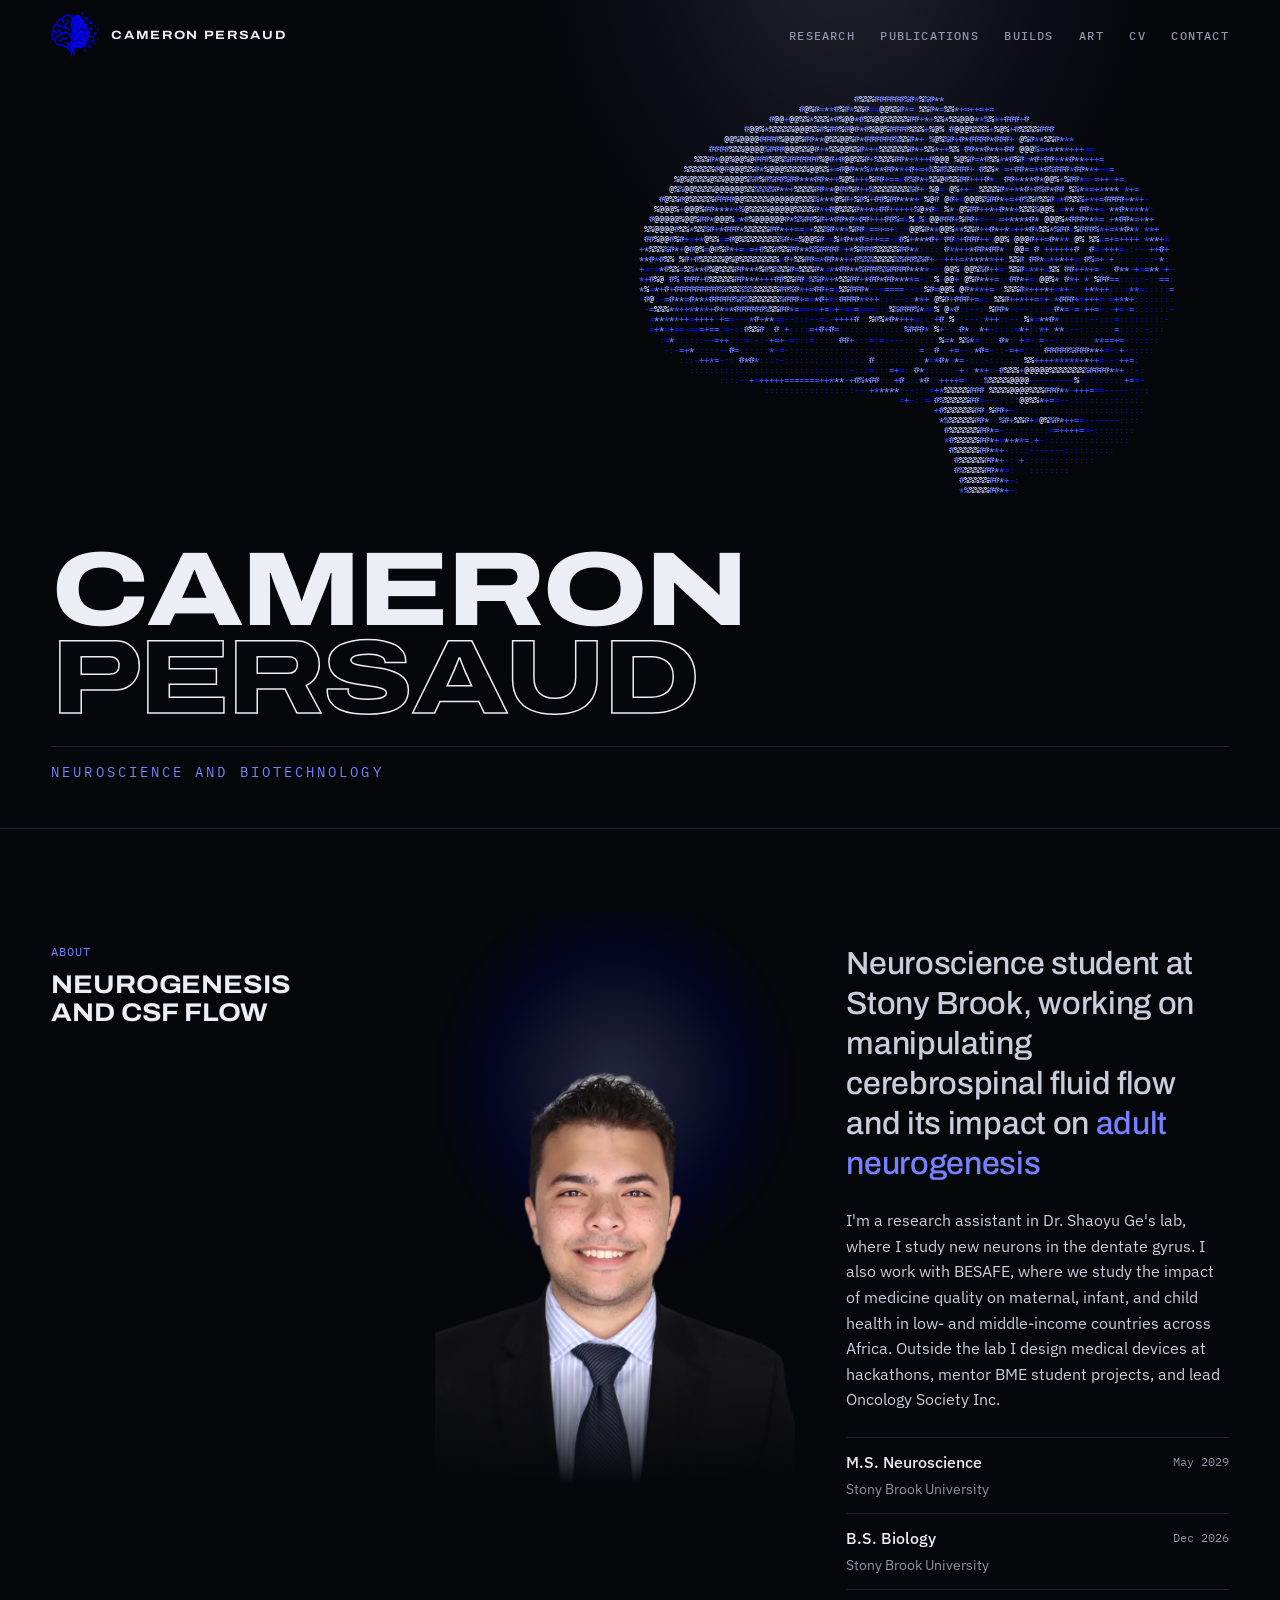
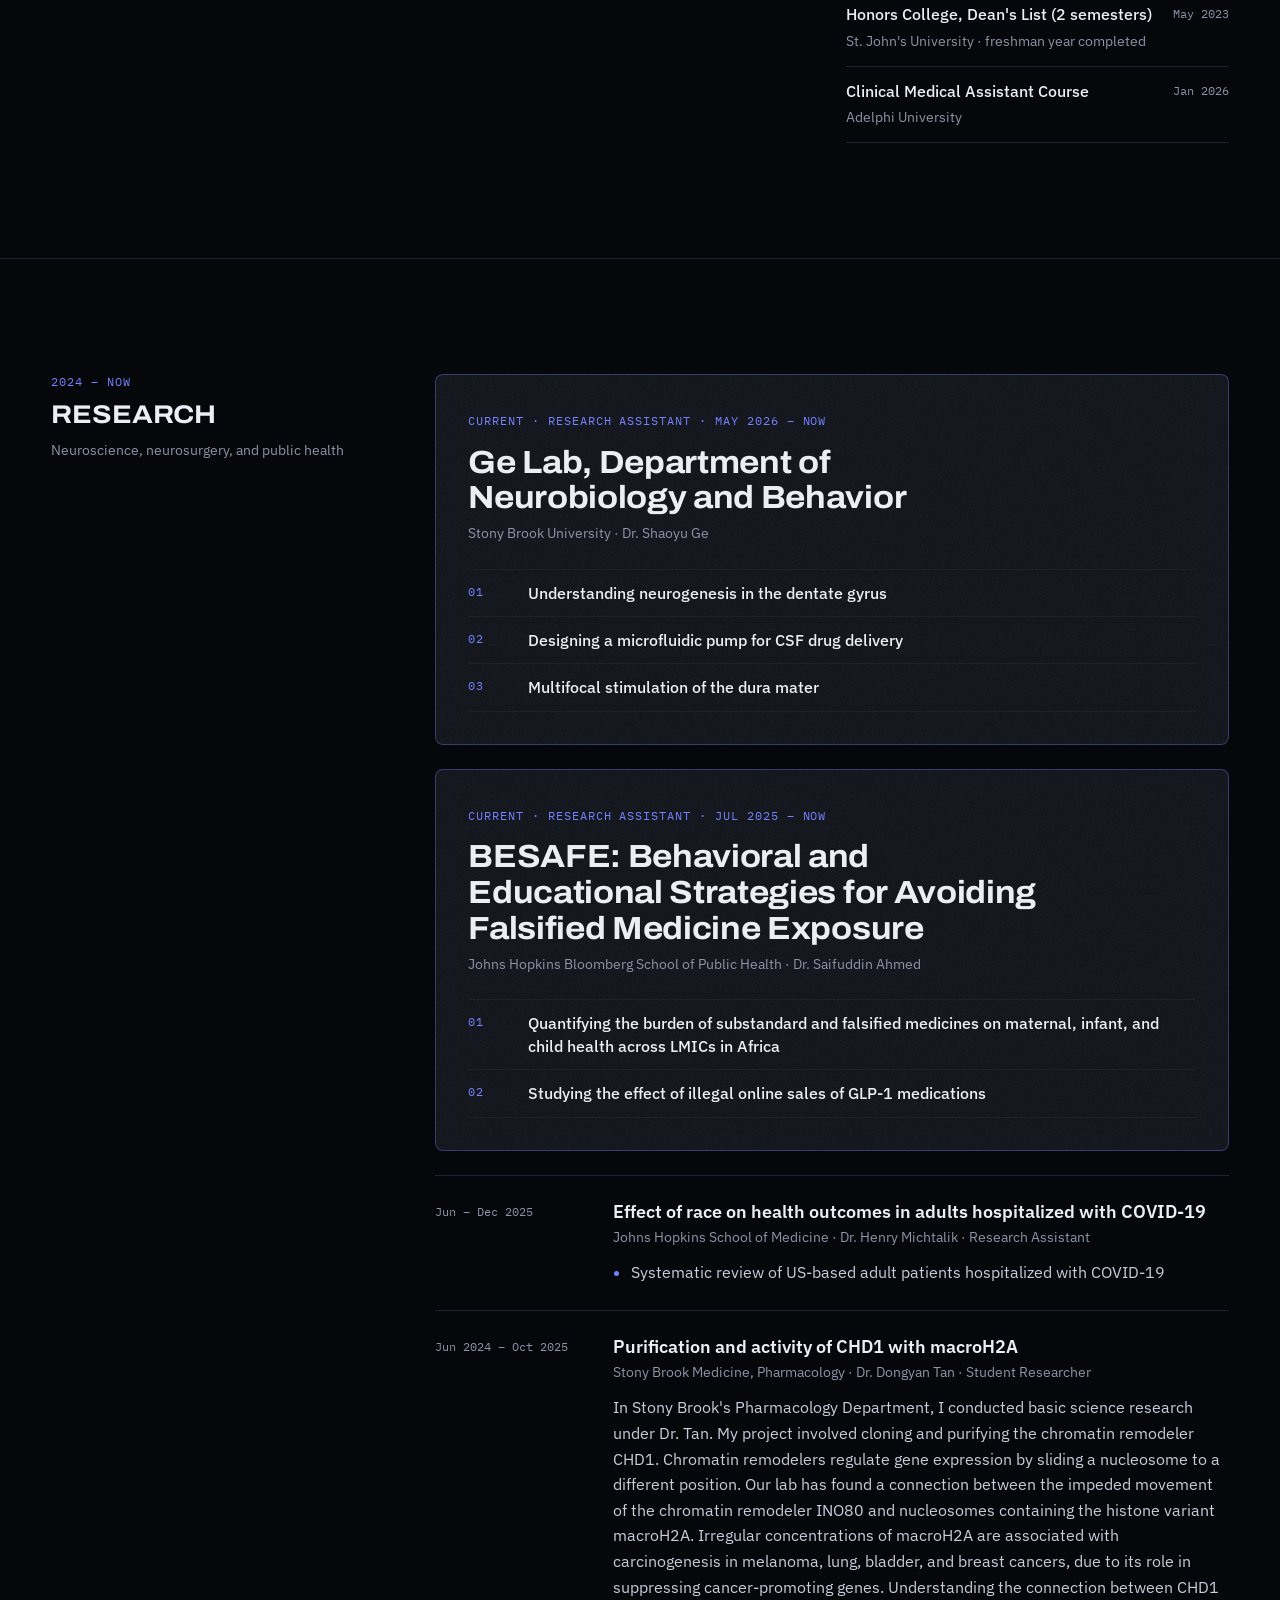
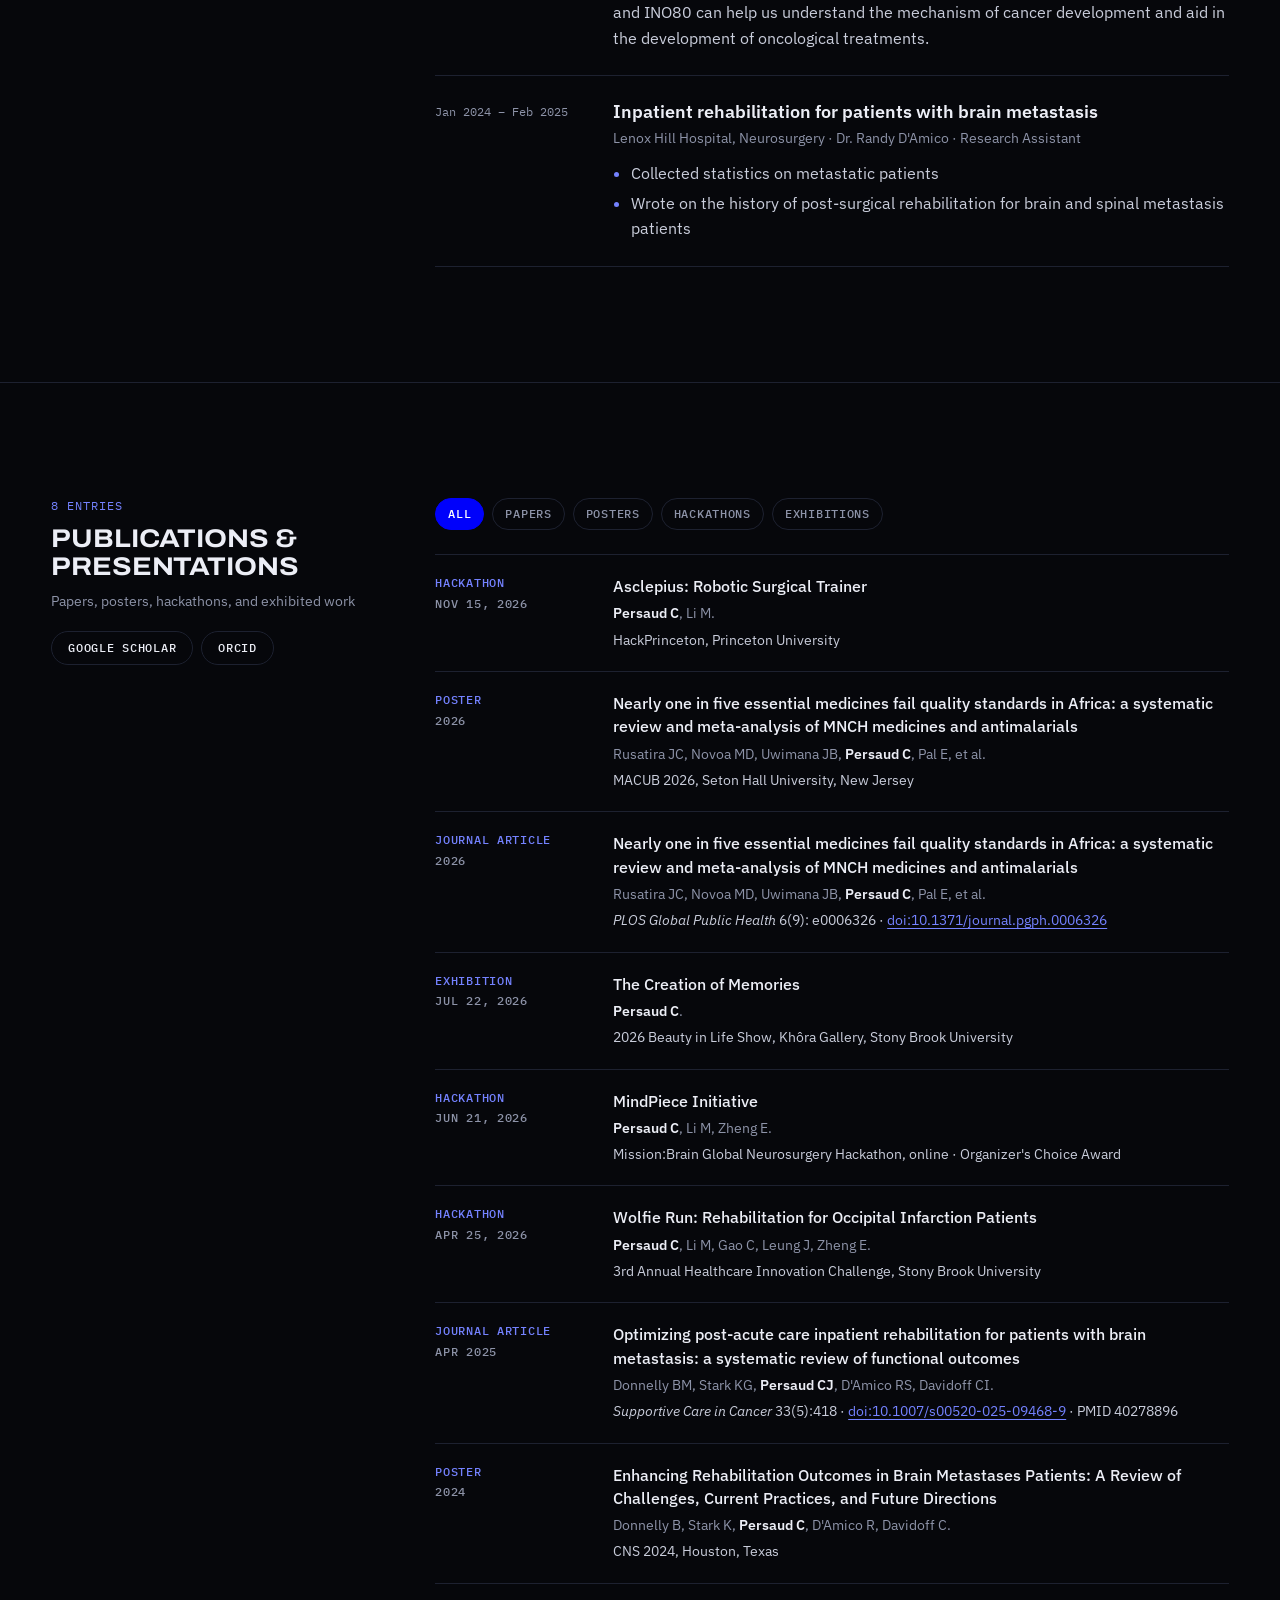
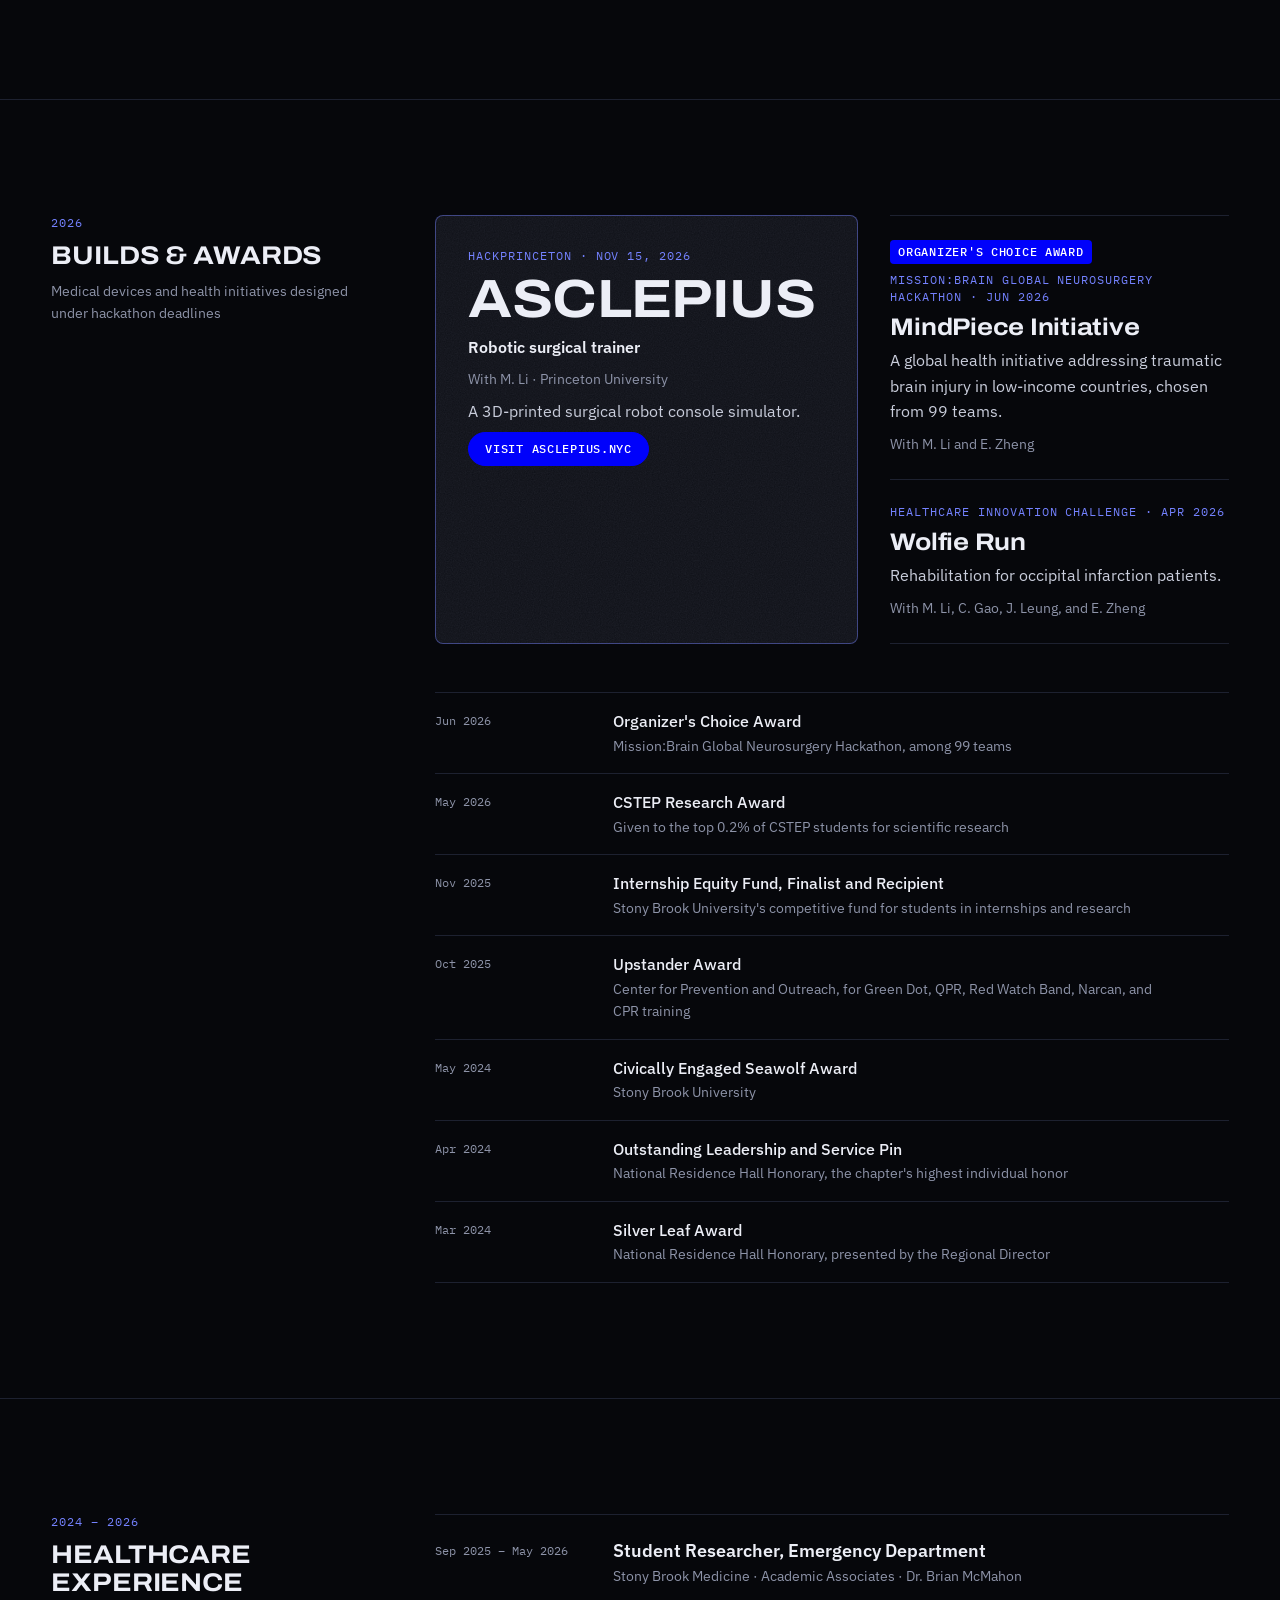
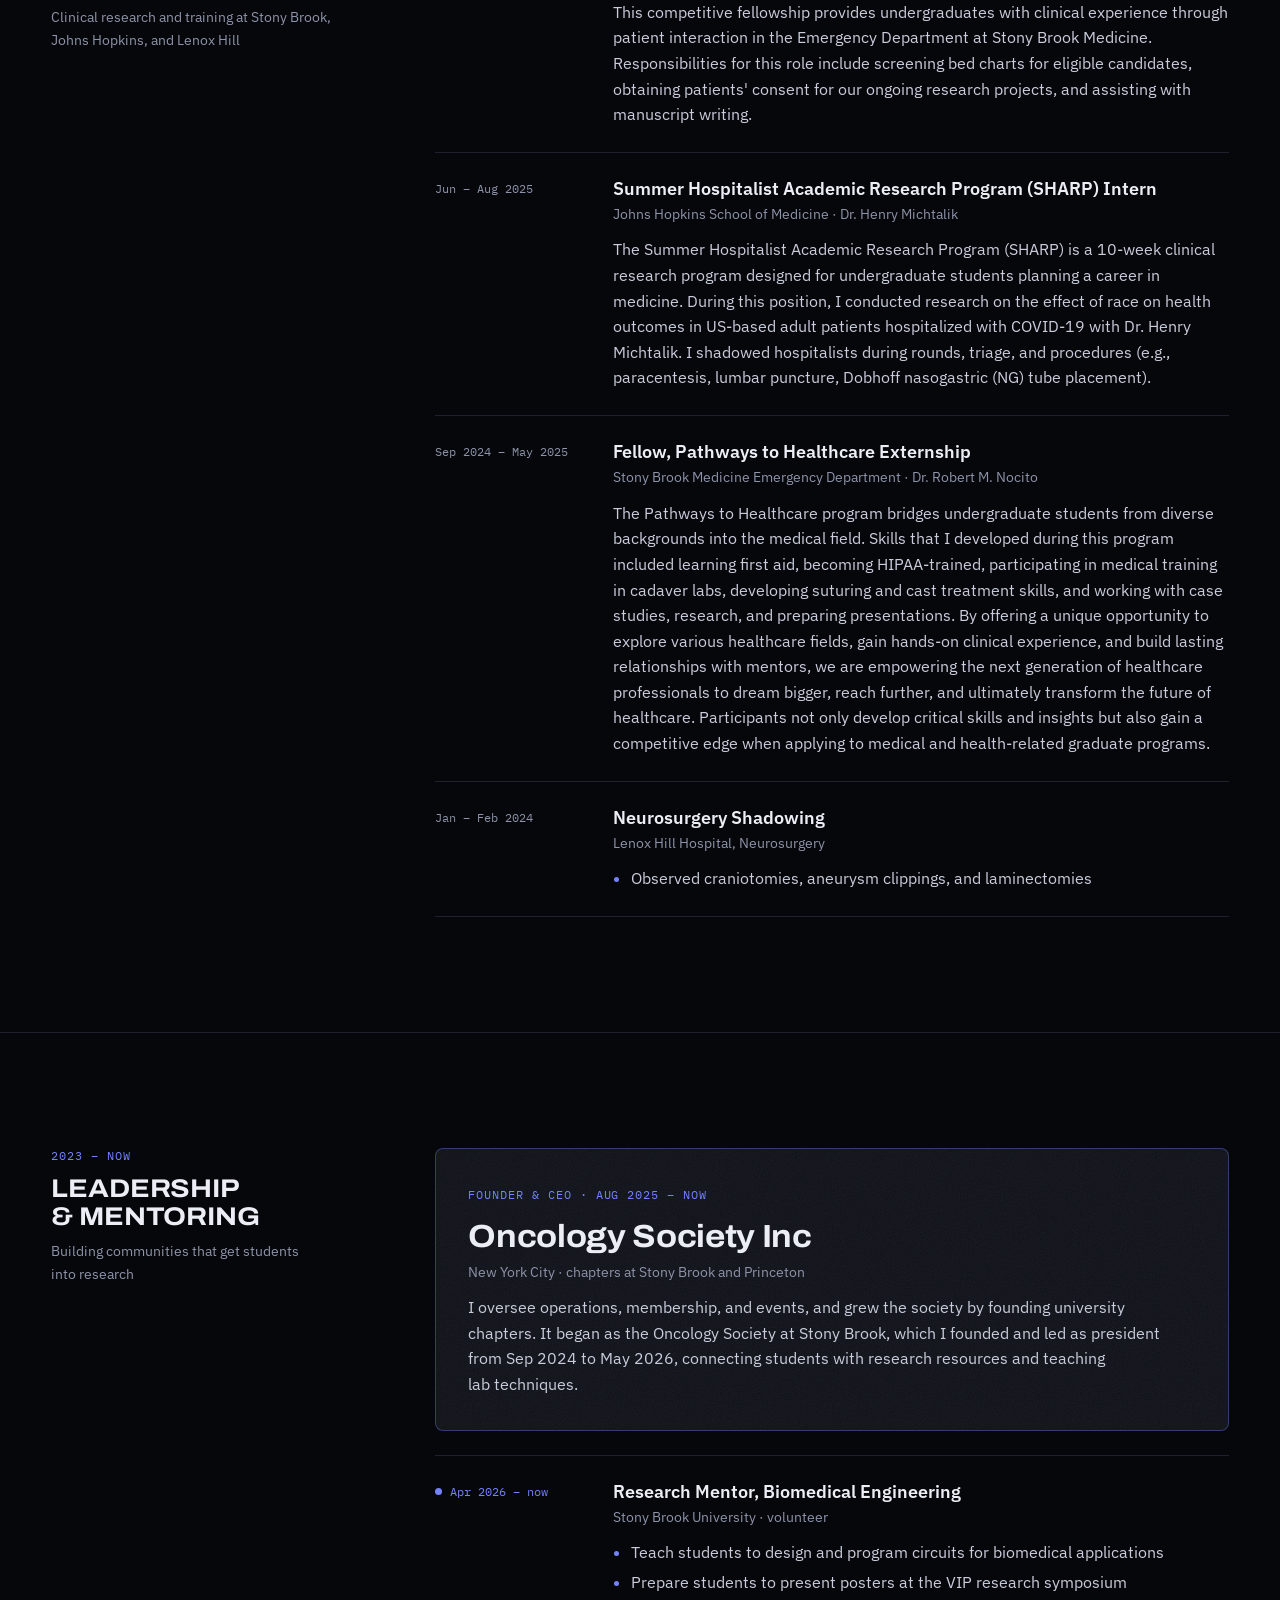
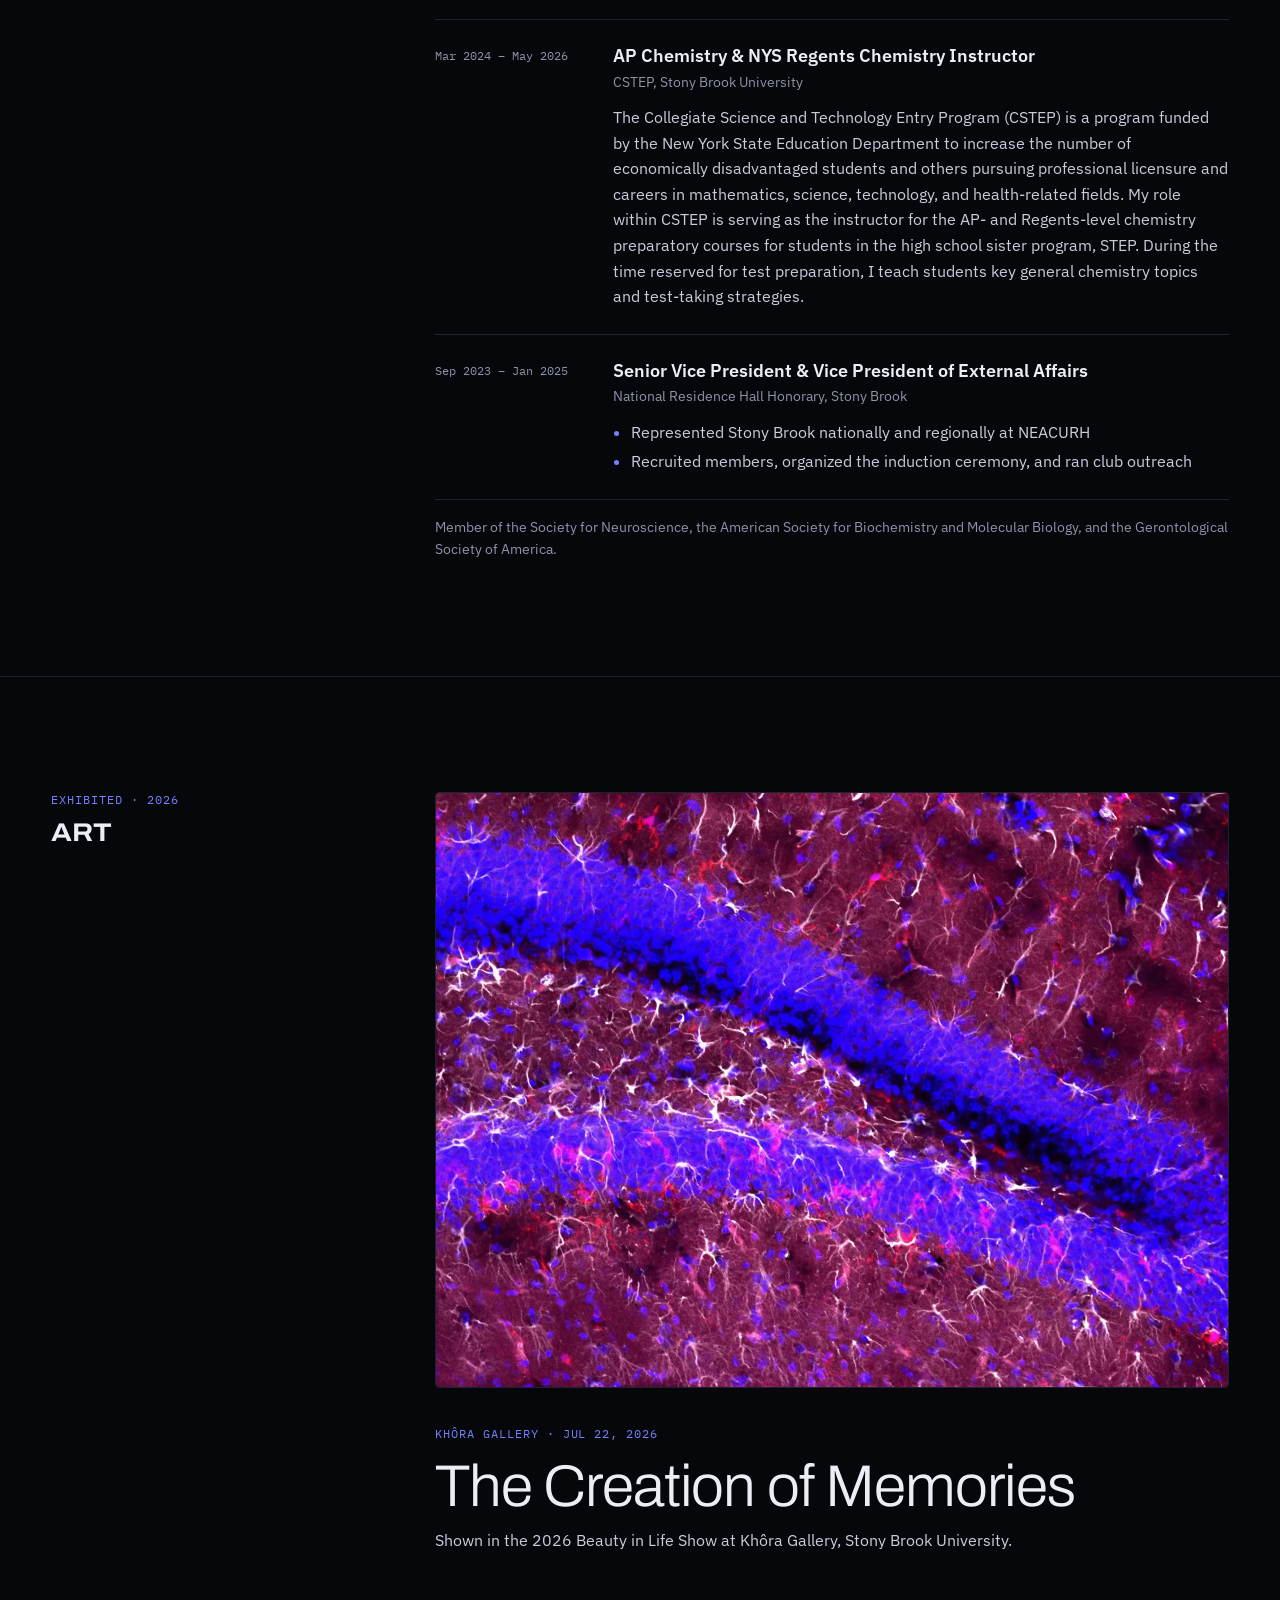
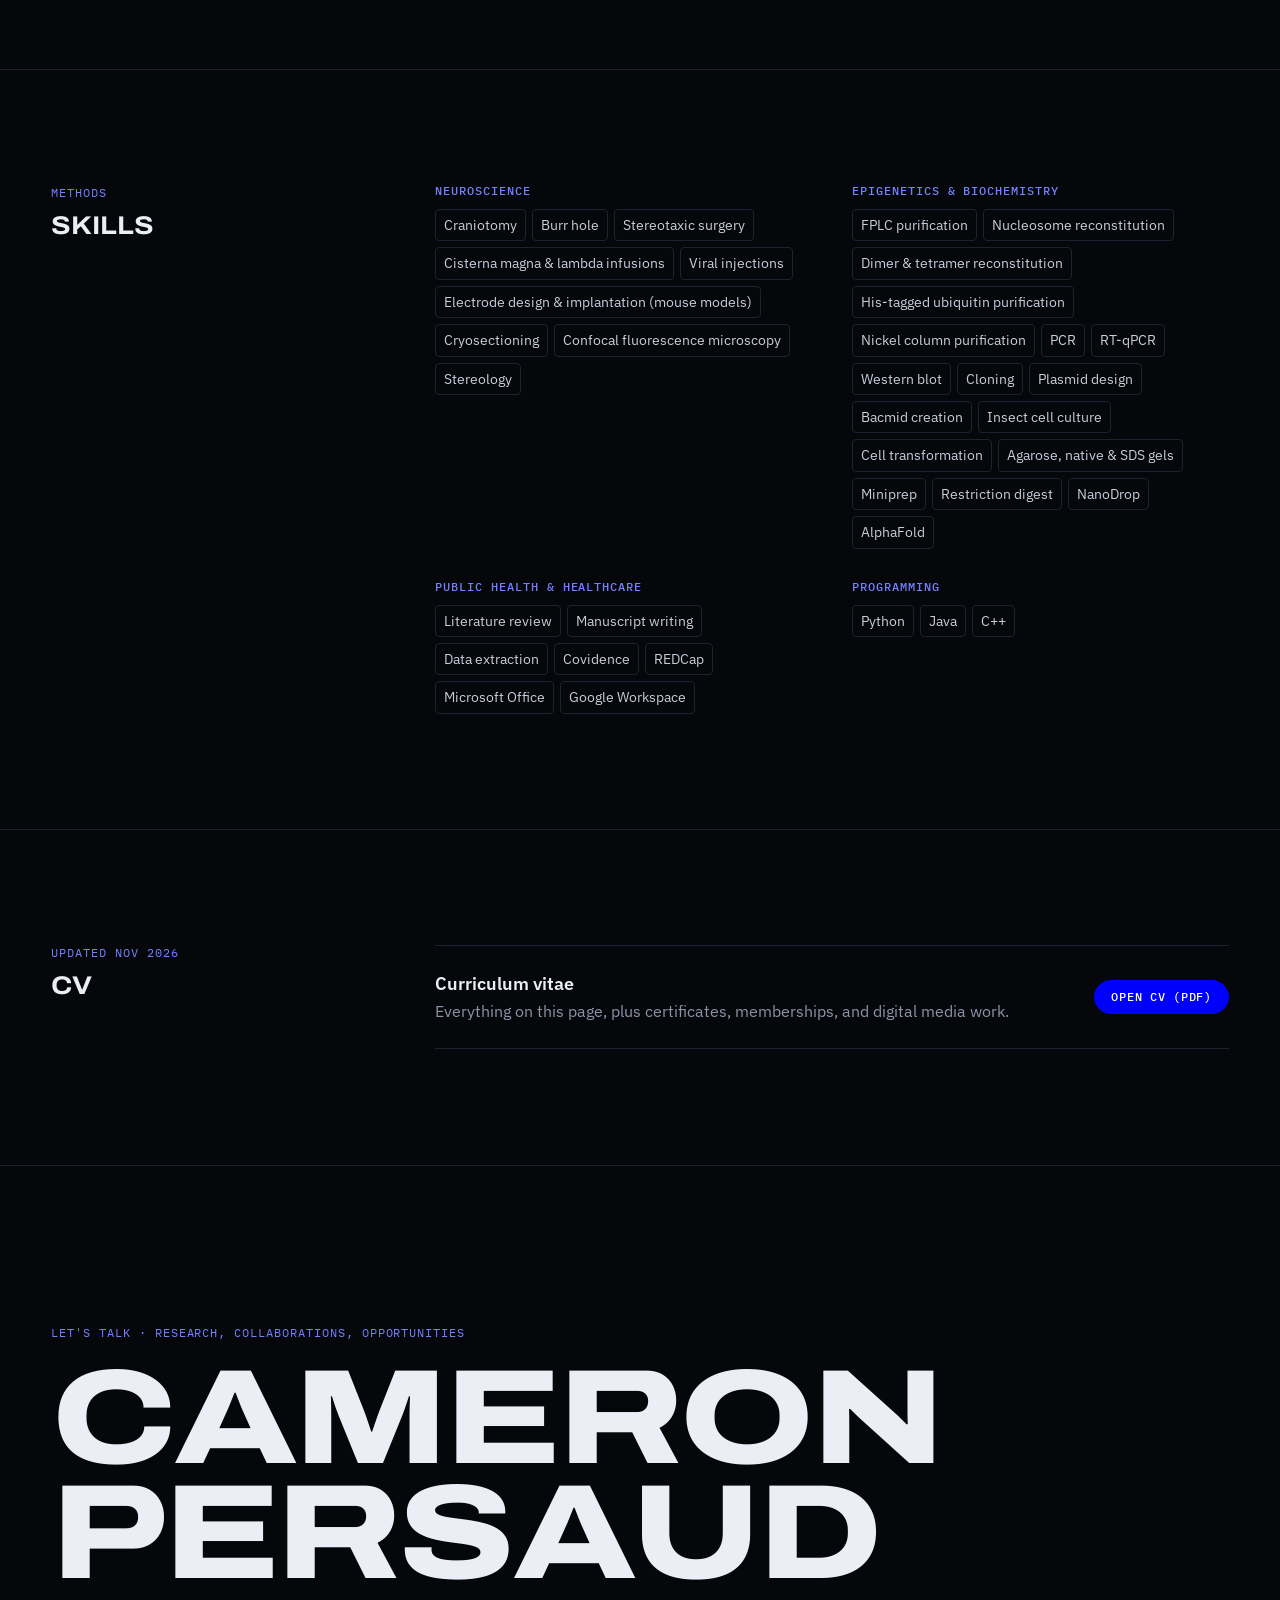
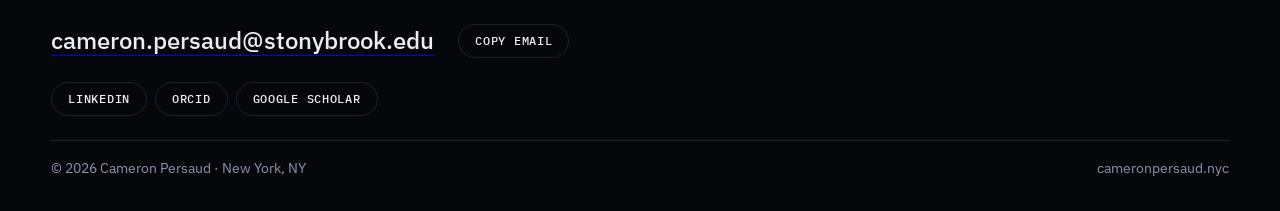
==== commit c3ea8783: "2.1" ====
--- a/docs/index.html
+++ b/docs/index.html
@@ -7,7 +7,7 @@
 <meta name="description" content="Cameron Persaud is a neuroscience student and researcher at Stony Brook University studying cerebrospinal fluid flow and adult neurogenesis, with research at Johns Hopkins, Stony Brook Medicine, and Lenox Hill Hospital.">
 <link rel="icon" type="image/png" href="assets/favicon.png">
 <link rel="canonical" href="https://cameronpersaud.nyc/">
-<link rel="apple-touch-icon" href="assets/favicon.png">
+<link rel="apple-touch-icon" href="assets/apple-touch-icon.png">
 <meta name="theme-color" content="#06070b">
 <meta property="og:type" content="website">
 <meta property="og:title" content="Cameron Persaud">
